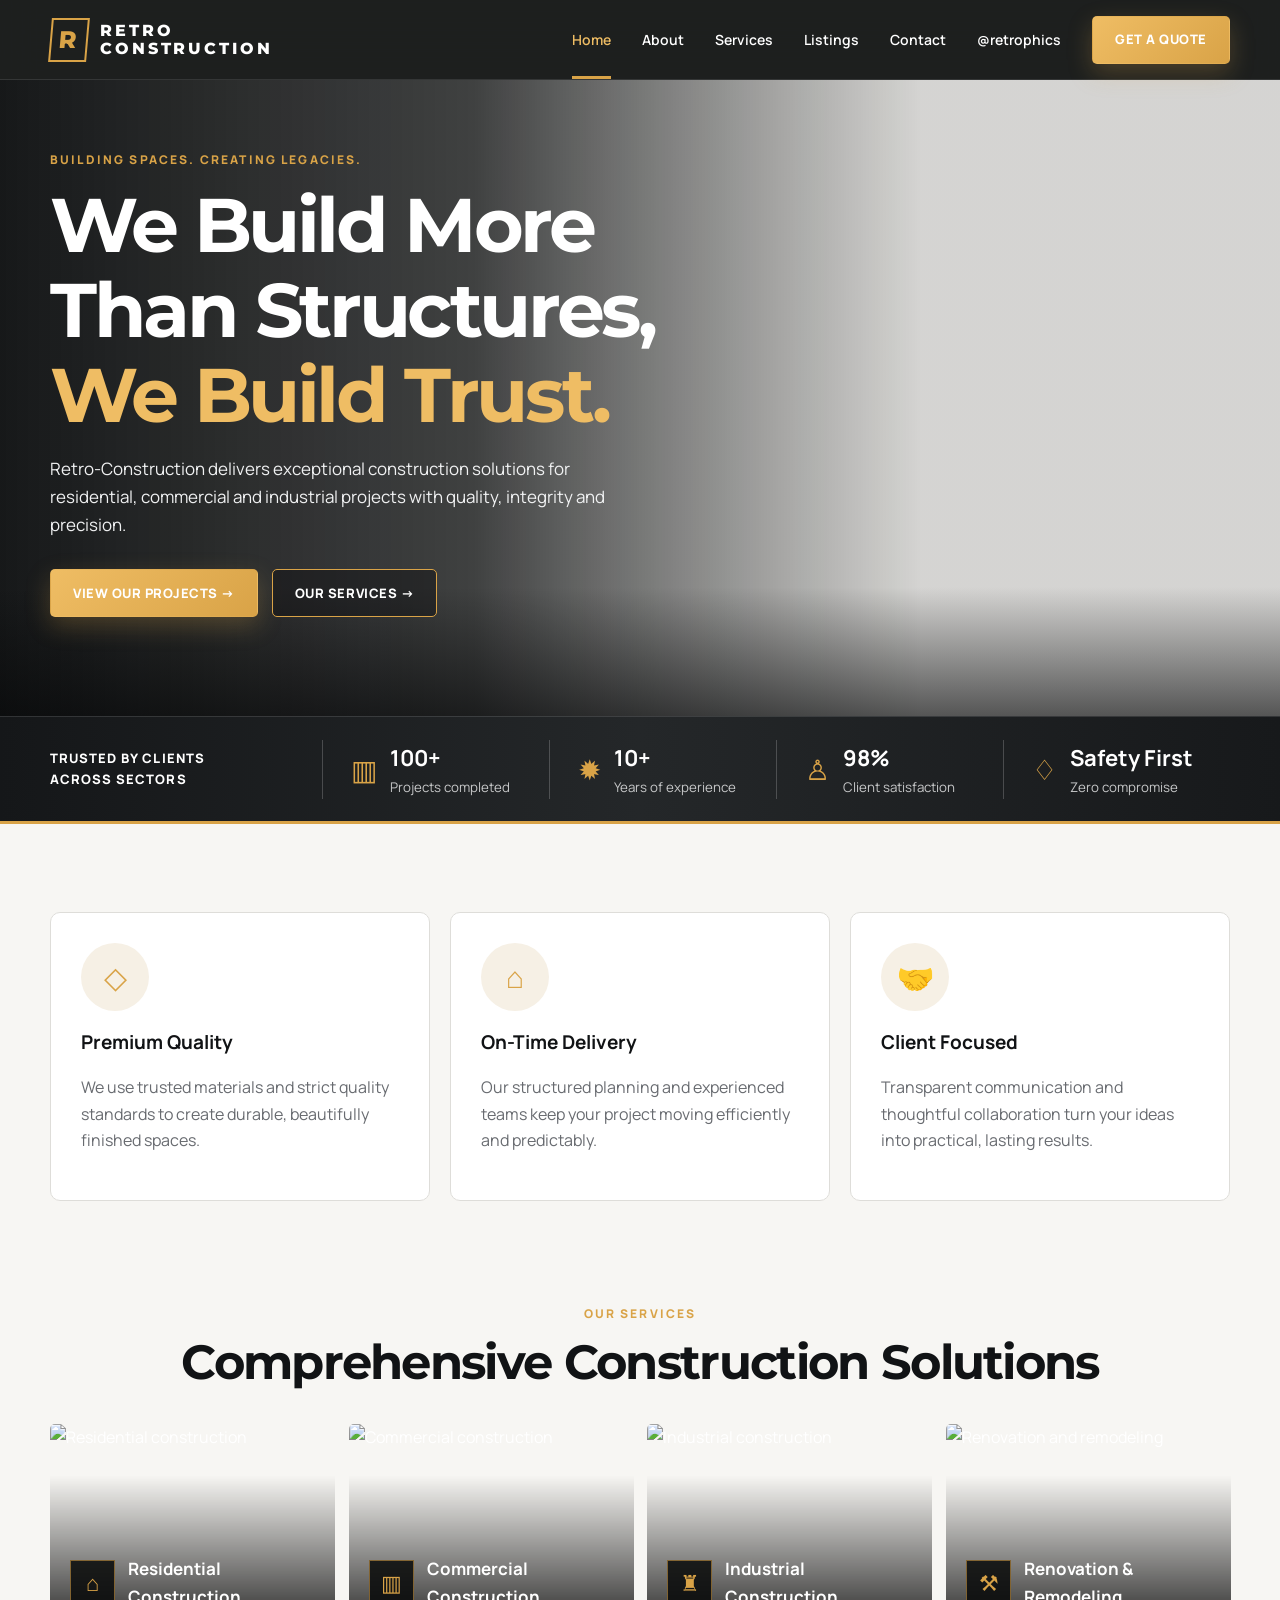
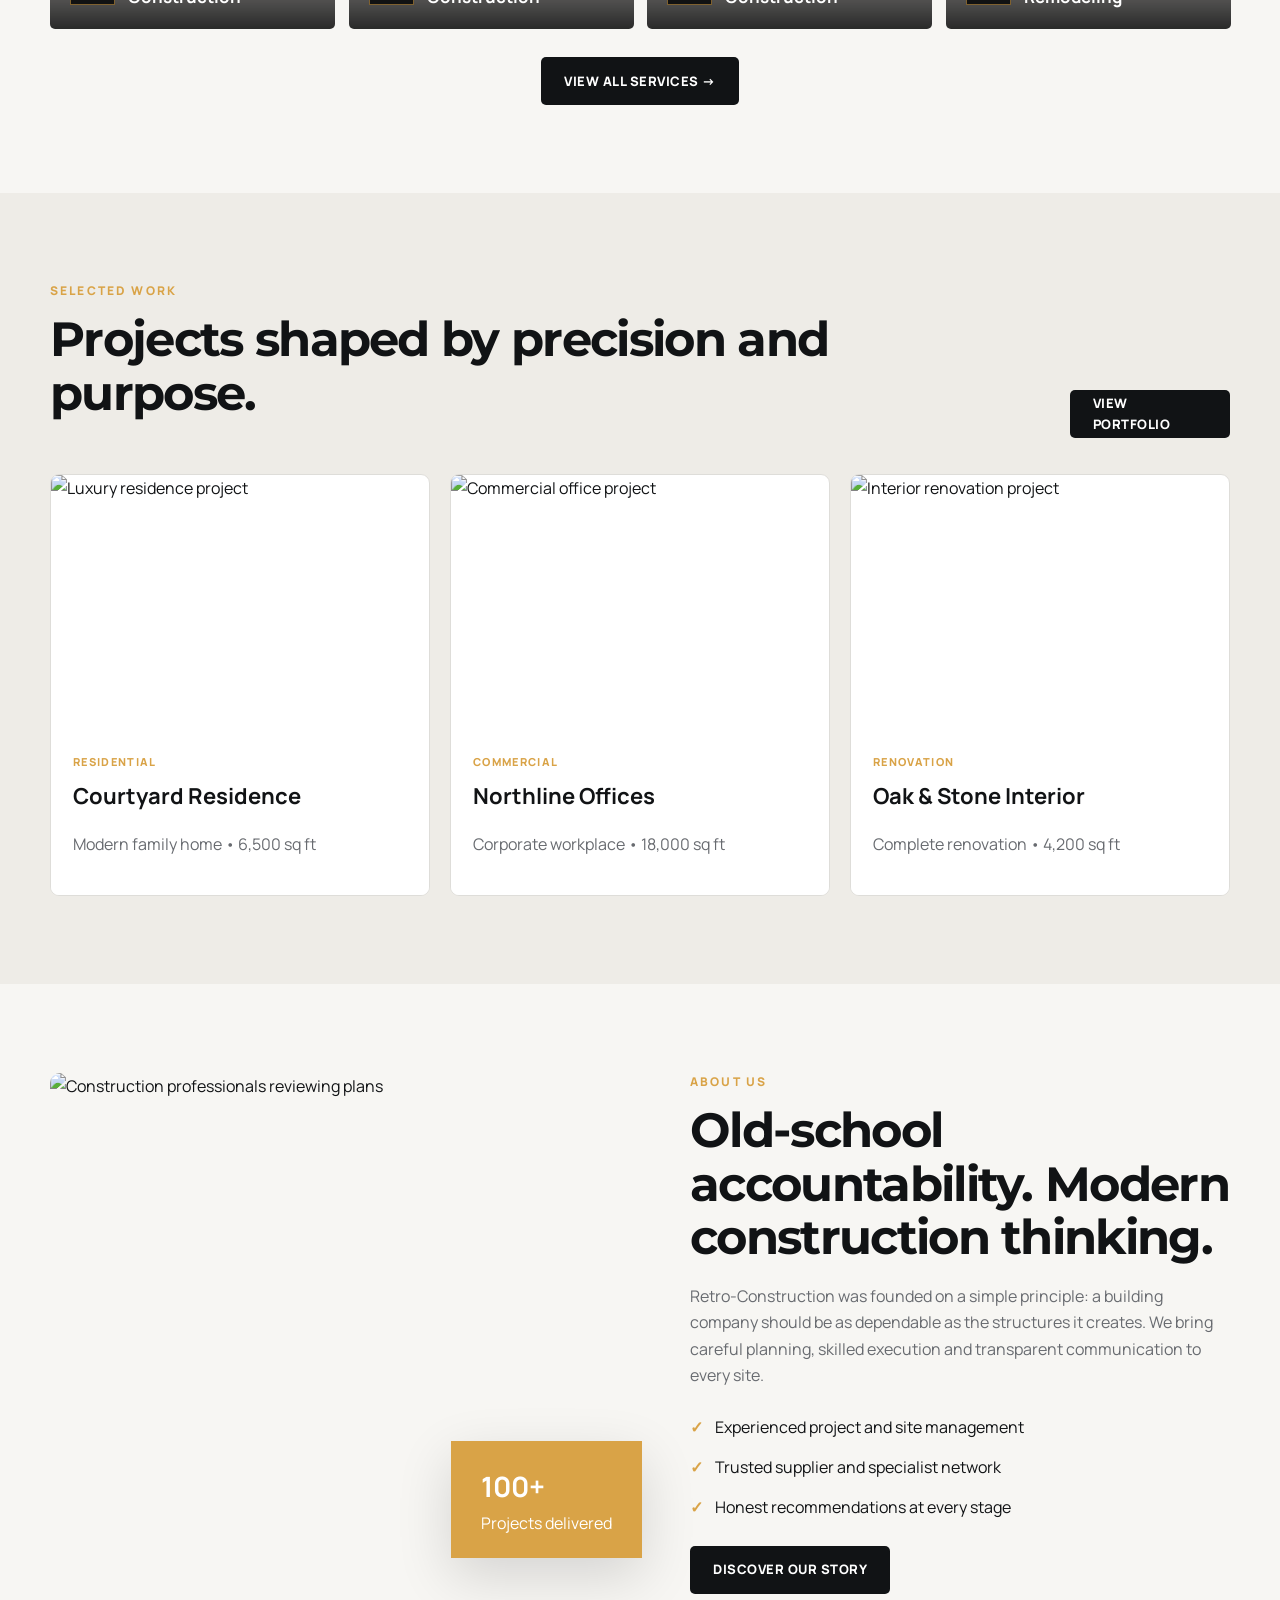
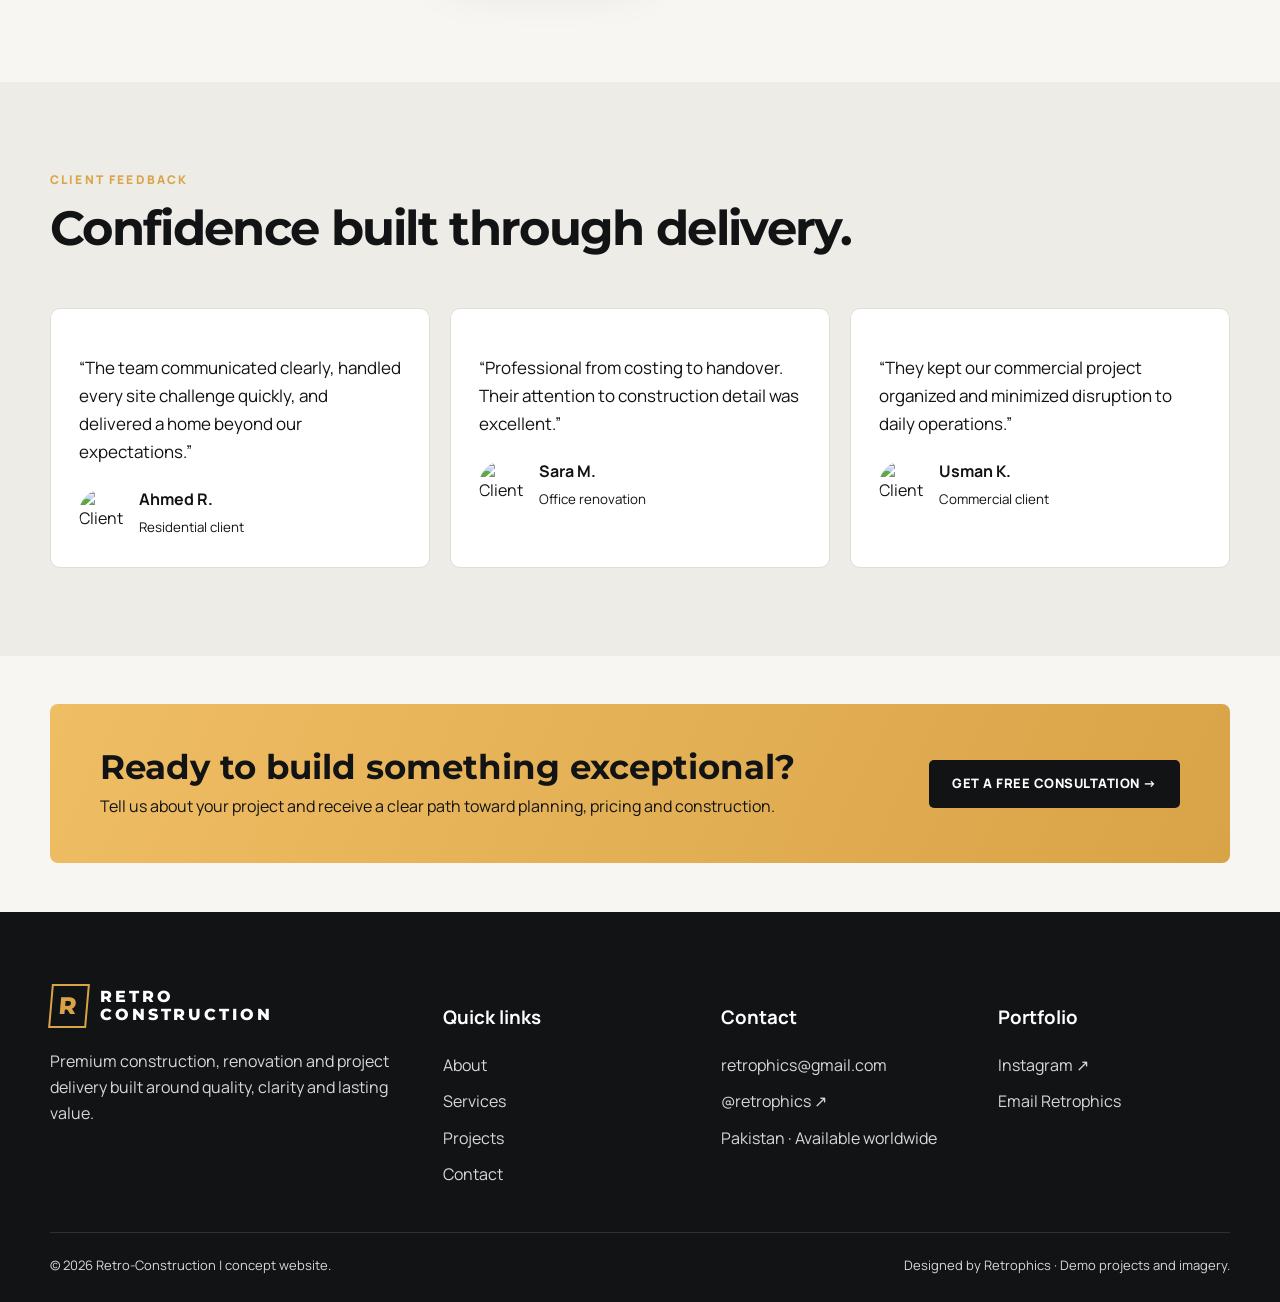
==== index.html @ dbc23b1a "uploading project" ====
<!DOCTYPE html>
<html lang="en">

<head>
    <meta charset="UTF-8">
    <meta name="viewport" content="width=device-width,initial-scale=1">
    <title>Retro-Construction | Premium Construction Company</title>
    <meta name="description"
        content="Retro-Construction delivers premium residential, commercial, industrial and renovation projects with exceptional quality, integrity and precision.">
    <meta name="keywords"
        content="construction company, residential construction, commercial construction, industrial construction, renovation contractor, building contractor, construction portfolio">
    <link rel="stylesheet" href="styles.css">
</head>

<body>
    <header class="site-header">
        <div class="container navbar"><a class="logo" href="index.html"><span
                    class="logo-mark">R</span><span>Retro<br>Construction</span></a>
            <nav class="nav-links"><a class="active" href="index.html">Home</a><a href="about.html">About</a><a
                    href="services.html">Services</a><a href="projects.html">Listings</a><a
                    href="contact.html">Contact</a><a href="https://www.instagram.com/retrophics/" target="_blank"
                    rel="noopener noreferrer">@retrophics</a><a class="btn btn-primary" href="contact.html">Get a
                    Quote</a></nav><button class="menu-btn" aria-label="Open navigation"
                aria-expanded="false">☰</button>
        </div>
    </header>
    <main>
        <section class="hero">
            <div class="container">
                <div class="hero-copy"><span class="eyebrow">Building spaces. Creating legacies.</span>
                    <h1>We Build More Than Structures, <span>We Build Trust.</span></h1>
                    <p>Retro-Construction delivers exceptional construction solutions for residential, commercial and
                        industrial projects with quality, integrity and precision.</p>
                    <div class="hero-actions"><a class="btn btn-primary" href="projects.html">View Our Projects →</a><a
                            class="btn btn-secondary" href="services.html">Our Services →</a></div>
                </div>
            </div>
        </section>
        <section class="trust-strip">
            <div class="container trust-items">
                <div class="trust-title">Trusted by clients<br>across sectors</div>
                <div class="trust-item"><span class="trust-icon">▥</span><span><b>100+</b><small>Projects
                            completed</small></span></div>
                <div class="trust-item"><span class="trust-icon">✹</span><span><b>10+</b><small>Years of
                            experience</small></span></div>
                <div class="trust-item"><span class="trust-icon">♙</span><span><b>98%</b><small>Client
                            satisfaction</small></span></div>
                <div class="trust-item"><span class="trust-icon">♢</span><span><b>Safety First</b><small>Zero
                            compromise</small></span></div>
            </div>
        </section>
        <section class="section">
            <div class="container">
                <div class="grid-3">
                    <article class="card">
                        <div class="icon-box">◇</div>
                        <h3>Premium Quality</h3>
                        <p>We use trusted materials and strict quality standards to create durable, beautifully finished
                            spaces.</p>
                    </article>
                    <article class="card">
                        <div class="icon-box">⌂</div>
                        <h3>On-Time Delivery</h3>
                        <p>Our structured planning and experienced teams keep your project moving efficiently and
                            predictably.</p>
                    </article>
                    <article class="card">
                        <div class="icon-box">🤝</div>
                        <h3>Client Focused</h3>
                        <p>Transparent communication and thoughtful collaboration turn your ideas into practical,
                            lasting results.</p>
                    </article>
                </div>
            </div>
        </section>
        <section class="section" style="padding-top:15px">
            <div class="container">
                <div class="section-heading" style="display:block;text-align:center"><span class="eyebrow">Our
                        services</span>
                    <h2>Comprehensive Construction Solutions</h2>
                </div>
                <div class="services-preview"><a class="service-tile" href="services.html"><img
                            src="https://images.unsplash.com/photo-1600047509807-ba8f99d2cdde?auto=format&fit=crop&w=900&q=85"
                            alt="Residential construction">
                        <div class="service-tile-content"><span>⌂</span>
                            <h3>Residential<br>Construction</h3>
                        </div>
                    </a><a class="service-tile" href="services.html"><img
                            src="https://images.unsplash.com/photo-1486406146926-c627a92ad1ab?auto=format&fit=crop&w=900&q=85"
                            alt="Commercial construction">
                        <div class="service-tile-content"><span>▥</span>
                            <h3>Commercial<br>Construction</h3>
                        </div>
                    </a><a class="service-tile" href="services.html"><img
                            src="https://images.unsplash.com/photo-1565793298595-6a879b1d9492?auto=format&fit=crop&w=900&q=85"
                            alt="Industrial construction">
                        <div class="service-tile-content"><span>♜</span>
                            <h3>Industrial<br>Construction</h3>
                        </div>
                    </a><a class="service-tile" href="services.html"><img
                            src="https://images.unsplash.com/photo-1600210492486-724fe5c67fb0?auto=format&fit=crop&w=900&q=85"
                            alt="Renovation and remodeling">
                        <div class="service-tile-content"><span>⚒</span>
                            <h3>Renovation &<br>Remodeling</h3>
                        </div>
                    </a></div>
                <div class="center-action"><a class="btn btn-dark" href="services.html">View All Services →</a></div>
            </div>
        </section>
        <section class="section" style="background:#eeece7">
            <div class="container">
                <div class="section-heading">
                    <div><span class="eyebrow">Selected work</span>
                        <h2>Projects shaped by precision and purpose.</h2>
                    </div><a class="btn btn-dark" href="projects.html">View Portfolio</a>
                </div>
                <div class="grid-3"><a class="project-card" href="projects.html"><img
                            src="https://images.unsplash.com/photo-1600607687920-4e2a09cf159d?auto=format&fit=crop&w=900&q=85"
                            alt="Luxury residence project">
                        <div class="project-body"><span class="project-tag">Residential</span>
                            <h3>Courtyard Residence</h3>
                            <p>Modern family home • 6,500 sq ft</p>
                        </div>
                    </a><a class="project-card" href="projects.html"><img
                            src="https://images.unsplash.com/photo-1486406146926-c627a92ad1ab?auto=format&fit=crop&w=900&q=85"
                            alt="Commercial office project">
                        <div class="project-body"><span class="project-tag">Commercial</span>
                            <h3>Northline Offices</h3>
                            <p>Corporate workplace • 18,000 sq ft</p>
                        </div>
                    </a><a class="project-card" href="projects.html"><img
                            src="https://images.unsplash.com/photo-1600566753086-00f18fb6b3ea?auto=format&fit=crop&w=900&q=85"
                            alt="Interior renovation project">
                        <div class="project-body"><span class="project-tag">Renovation</span>
                            <h3>Oak & Stone Interior</h3>
                            <p>Complete renovation • 4,200 sq ft</p>
                        </div>
                    </a></div>
            </div>
        </section>
        <section class="section">
            <div class="container split">
                <div class="image-stack"><img
                        src="https://images.unsplash.com/photo-1541888946425-d81bb19240f5?auto=format&fit=crop&w=1200&q=85"
                        alt="Construction professionals reviewing plans">
                    <div class="floating-note"><strong>100+</strong>Projects delivered</div>
                </div>
                <div><span class="eyebrow">About us</span>
                    <h2>Old-school accountability. Modern construction thinking.</h2>
                    <p>Retro-Construction was founded on a simple principle: a building company should be as dependable
                        as the structures it creates. We bring careful planning, skilled execution and transparent
                        communication to every site.</p>
                    <div class="check-list"><span><b>✓</b> Experienced project and site management</span><span><b>✓</b>
                            Trusted supplier and specialist network</span><span><b>✓</b> Honest recommendations at every
                            stage</span></div><a class="btn btn-dark" href="about.html">Discover Our Story</a>
                </div>
            </div>
        </section>
        <section class="section" style="background:#eeece7">
            <div class="container">
                <div class="section-heading">
                    <div><span class="eyebrow">Client feedback</span>
                        <h2>Confidence built through delivery.</h2>
                    </div>
                </div>
                <div class="grid-3">
                    <article class="quote">
                        <p>“The team communicated clearly, handled every site challenge quickly, and delivered a home
                            beyond our expectations.”</p>
                        <div class="quote-author"><img
                                src="https://images.unsplash.com/photo-1500648767791-00dcc994a43e?auto=format&fit=crop&w=120&q=80"
                                alt="Client">
                            <div><b>Ahmed R.</b><br><small>Residential client</small></div>
                        </div>
                    </article>
                    <article class="quote">
                        <p>“Professional from costing to handover. Their attention to construction detail was
                            excellent.”</p>
                        <div class="quote-author"><img
                                src="https://images.unsplash.com/photo-1494790108377-be9c29b29330?auto=format&fit=crop&w=120&q=80"
                                alt="Client">
                            <div><b>Sara M.</b><br><small>Office renovation</small></div>
                        </div>
                    </article>
                    <article class="quote">
                        <p>“They kept our commercial project organized and minimized disruption to daily operations.”
                        </p>
                        <div class="quote-author"><img
                                src="https://images.unsplash.com/photo-1560250097-0b93528c311a?auto=format&fit=crop&w=120&q=80"
                                alt="Client">
                            <div><b>Usman K.</b><br><small>Commercial client</small></div>
                        </div>
                    </article>
                </div>
            </div>
        </section>
        <section class="section-sm">
            <div class="container">
                <div class="cta-banner">
                    <div>
                        <h2>Ready to build something exceptional?</h2>
                        <p>Tell us about your project and receive a clear path toward planning, pricing and
                            construction.</p>
                    </div><a class="btn btn-dark" href="contact.html">Get a Free Consultation →</a>
                </div>
            </div>
        </section>
    </main>
    <footer>
        <div class="container">
            <div class="footer-grid">
                <div><a class="logo" href="index.html"><span
                            class="logo-mark">R</span><span>Retro<br>Construction</span></a>
                    <p style="margin-top:20px">Premium construction, renovation and project delivery built around
                        quality, clarity and lasting value.</p>
                </div>
                <div>
                    <h3>Quick links</h3>
                    <div class="footer-links"><a href="about.html">About</a><a href="services.html">Services</a><a
                            href="projects.html">Projects</a><a href="contact.html">Contact</a></div>
                </div>
                <div>
                    <h3>Contact</h3>
                    <div class="footer-links"><a href="mailto:retrophics@gmail.com">retrophics@gmail.com</a><a
                            href="https://www.instagram.com/retrophics/" target="_blank"
                            rel="noopener noreferrer">@retrophics ↗</a><span>Pakistan · Available worldwide</span></div>
                </div>
                <div>
                    <h3>Portfolio</h3>
                    <div class="footer-links"><a href="https://www.instagram.com/retrophics/" target="_blank"
                            rel="noopener noreferrer">Instagram ↗</a><a href="mailto:retrophics@gmail.com">Email
                            Retrophics</a></div>
                </div>
            </div>
            <div class="copyright"><span>© 2026 Retro-Construction | concept website.</span><span>Designed by Retrophics
                    · Demo projects and imagery.</span></div>
        </div>
    </footer>
    <script src="script.js"></script>
</body>

</html>
---- styles.css ----
@import url('https://fonts.googleapis.com/css2?family=Manrope:wght@400;500;600;700;800&family=Montserrat:wght@600;700;800&display=swap');
:root{--ink:#111315;--ink-2:#1b1e20;--muted:#686b70;--paper:#f7f6f3;--white:#fff;--gold:#d9a347;--gold-2:#efbd64;--line:#deddd9;--shadow:0 18px 55px rgba(0,0,0,.14);--radius:16px;--container:1180px}*{box-sizing:border-box}html{scroll-behavior:smooth}body{margin:0;background:var(--paper);color:var(--ink);font-family:Manrope,Arial,sans-serif;line-height:1.65}img{display:block;max-width:100%}a{text-decoration:none;color:inherit}button,input,textarea,select{font:inherit}.container{width:min(var(--container),calc(100% - 40px));margin:auto}.site-header{position:sticky;top:0;z-index:50;background:rgba(10,12,13,.92);backdrop-filter:blur(18px);border-bottom:1px solid rgba(255,255,255,.1)}.navbar{min-height:76px;display:flex;align-items:center;justify-content:space-between;gap:24px}.logo{display:flex;align-items:center;gap:12px;color:#fff;font-family:Montserrat,sans-serif;font-weight:800;text-transform:uppercase;letter-spacing:.18em;line-height:1.1}.logo-mark{width:38px;height:44px;display:grid;place-items:center;border:2px solid var(--gold);color:var(--gold);font-size:24px;transform:skew(-5deg)}.nav-links{display:flex;align-items:center;gap:31px;color:#fff;font-size:14px;font-weight:600}.nav-links>a:not(.btn){position:relative;padding:28px 0}.nav-links>a:not(.btn)::after{content:"";position:absolute;left:0;right:100%;bottom:0;height:3px;background:var(--gold);transition:.25s}.nav-links>a:hover::after,.nav-links>a.active::after{right:0}.nav-links>a.active{color:var(--gold-2)}.menu-btn{display:none;border:0;background:none;color:#fff;font-size:28px}.btn{display:inline-flex;align-items:center;justify-content:center;gap:10px;min-height:48px;padding:0 22px;border-radius:5px;border:1px solid transparent;font-weight:800;font-size:13px;text-transform:uppercase;letter-spacing:.04em;transition:.25s;cursor:pointer}.btn:hover{transform:translateY(-2px)}.btn-primary{background:linear-gradient(135deg,var(--gold-2),var(--gold));color:#fff;box-shadow:0 9px 24px rgba(217,163,71,.25)}.btn-secondary{border-color:var(--gold);color:#fff;background:rgba(12,14,15,.42)}.btn-dark{background:var(--ink);color:#fff}.hero{position:relative;min-height:595px;color:#fff;display:grid;align-items:center;overflow:hidden;background:linear-gradient(90deg,rgba(6,8,9,.93) 0%,rgba(6,8,9,.76) 37%,rgba(6,8,9,.14) 72%),url('https://images.unsplash.com/photo-1600566753190-17f0baa2a6c3?auto=format&fit=crop&w=2200&q=90') center/cover}.hero::after{content:"";position:absolute;inset:auto 0 0;height:130px;background:linear-gradient(transparent,rgba(5,6,7,.62))}.hero .container{position:relative;z-index:2;padding:70px 0 100px}.hero-copy{max-width:640px}.eyebrow{display:block;color:var(--gold);font-size:12px;font-weight:800;letter-spacing:.18em;text-transform:uppercase;margin-bottom:12px}.hero h1,.page-hero h1,h2{font-family:Montserrat,sans-serif;line-height:1.12;margin:0 0 18px}.hero h1{font-size:clamp(46px,6vw,76px);letter-spacing:-.045em;max-width:760px}.hero h1 span{color:var(--gold-2)}.hero p{font-size:17px;max-width:560px;color:#f0f1f2}.hero-actions{display:flex;gap:14px;flex-wrap:wrap;margin-top:30px}.trust-strip{position:relative;z-index:5;margin-top:-1px;background:linear-gradient(90deg,#151719,#242729,#17191b);color:#fff;border-top:1px solid rgba(255,255,255,.12);border-bottom:3px solid var(--gold)}.trust-items{display:grid;grid-template-columns:1.2fr repeat(4,1fr);min-height:104px;align-items:center}.trust-title{font-weight:800;font-size:13px;letter-spacing:.08em;text-transform:uppercase;padding-right:28px}.trust-item{display:flex;gap:13px;align-items:center;padding:0 28px;border-left:1px solid rgba(255,255,255,.2)}.trust-icon{font-size:28px;color:var(--gold)}.trust-item b{font-size:22px}.trust-item small{display:block;color:#c6c7c8}.section{padding:88px 0}.section-sm{padding:48px 0}.section-heading{display:flex;justify-content:space-between;gap:40px;align-items:end;margin-bottom:35px}.section-heading h2,.split h2,.contact-panel h2,.form h2{font-size:clamp(30px,4vw,48px);letter-spacing:-.035em}.section-heading>p{max-width:520px;color:var(--muted)}.grid-3{display:grid;grid-template-columns:repeat(3,1fr);gap:20px}.card{background:#fff;border:1px solid var(--line);padding:30px;border-radius:10px;transition:.25s}.card:hover{transform:translateY(-6px);box-shadow:var(--shadow);border-color:#d0b47e}.icon-box{width:68px;height:68px;border-radius:50%;display:grid;place-items:center;background:#f6f0e5;color:var(--gold);font-size:30px;margin-bottom:16px}.card h3{margin:0 0 8px;font-size:19px}.card p,.project-card p,.split p,.form p{color:var(--muted)}.services-preview{display:grid;grid-template-columns:repeat(4,1fr);gap:14px}.service-tile{position:relative;height:205px;border-radius:5px;overflow:hidden;color:#fff}.service-tile img{width:100%;height:100%;object-fit:cover;transition:.55s}.service-tile::after{content:"";position:absolute;inset:0;background:linear-gradient(transparent 25%,rgba(0,0,0,.83))}.service-tile:hover img{transform:scale(1.08)}.service-tile-content{position:absolute;z-index:2;left:20px;right:20px;bottom:18px;display:flex;align-items:center;gap:13px}.service-tile-content span{width:45px;height:45px;display:grid;place-items:center;background:rgba(5,6,7,.84);border:1px solid rgba(217,163,71,.55);color:var(--gold);font-size:22px}.service-tile h3{font-size:17px;margin:0}.center-action{text-align:center;margin-top:28px}.project-card{background:#fff;border-radius:9px;overflow:hidden;border:1px solid var(--line);transition:.3s}.project-card:hover{transform:translateY(-6px);box-shadow:var(--shadow)}.project-card img{width:100%;height:250px;object-fit:cover;transition:.5s}.project-card:hover img{transform:scale(1.04)}.project-body{padding:22px}.project-tag{font-size:11px;color:var(--gold);font-weight:800;letter-spacing:.12em;text-transform:uppercase}.project-body h3{font-size:22px;margin:5px 0}.split{display:grid;grid-template-columns:1.05fr 1fr;gap:72px;align-items:center}.image-stack{position:relative}.image-stack img{height:520px;width:100%;object-fit:cover;border-radius:10px}.floating-note{position:absolute;right:-24px;bottom:35px;background:var(--gold);color:#fff;padding:22px 30px;box-shadow:var(--shadow)}.floating-note strong{display:block;font-size:28px}.check-list{display:grid;gap:14px;margin:25px 0}.check-list span{display:flex;gap:12px}.check-list b{color:var(--gold)}.quote{padding:28px;background:#fff;border:1px solid var(--line);border-radius:10px}.quote p{font-size:17px}.quote-author{display:flex;align-items:center;gap:12px;margin-top:20px}.quote-author img{width:48px;height:48px;border-radius:50%;object-fit:cover}.cta-banner{padding:44px 50px;background:linear-gradient(115deg,var(--gold-2),var(--gold));display:flex;justify-content:space-between;align-items:center;gap:30px;border-radius:8px}.cta-banner h2{font-size:34px;margin-bottom:7px}.cta-banner p{margin:0}.page-hero{padding:105px 0 95px;color:#fff;background:linear-gradient(100deg,rgba(6,8,9,.95),rgba(6,8,9,.45)),url('https://images.unsplash.com/photo-1503387762-592deb58ef4e?auto=format&fit=crop&w=2000&q=85') center/cover}.page-hero h1{font-size:clamp(42px,6vw,70px);max-width:900px}.page-hero p{max-width:690px;font-size:18px;color:#e7e7e7}.stats{display:grid;grid-template-columns:repeat(4,1fr);gap:18px}.stat{padding:28px;background:#fff;border-top:4px solid var(--gold)}.stat strong{font-size:38px}.stat span{display:block;color:var(--muted)}.service-number{color:var(--gold);font-weight:800;font-size:13px}.service-card{min-height:250px}.process{display:grid;grid-template-columns:repeat(4,1fr);counter-reset:step}.process-step{position:relative;padding:28px 25px;background:#fff;border-right:1px solid var(--line)}.process-step::before{counter-increment:step;content:"0" counter(step);display:block;font-size:12px;color:var(--gold);font-weight:800;margin-bottom:28px}.faq-item{border-bottom:1px solid var(--line)}.faq-q{width:100%;padding:20px 0;background:none;border:0;display:flex;justify-content:space-between;font-weight:800;text-align:left;cursor:pointer}.faq-q span{color:var(--gold);font-size:22px}.faq-a{max-height:0;overflow:hidden;transition:.3s}.faq-item.open .faq-a{max-height:180px}.faq-item.open .faq-q span{transform:rotate(45deg)}.filters{display:flex;gap:10px;flex-wrap:wrap;margin-bottom:30px}.filter-btn{border:1px solid var(--line);background:#fff;padding:10px 17px;border-radius:99px;cursor:pointer;font-weight:700}.filter-btn.active,.filter-btn:hover{background:var(--ink);color:#fff}.projects-grid{display:grid;grid-template-columns:repeat(3,1fr);gap:22px}.project-card.hide{display:none}.contact-grid{display:grid;grid-template-columns:.85fr 1.15fr;gap:32px}.contact-panel,.form{padding:35px;background:#fff;border:1px solid var(--line);border-radius:10px}.contact-list{display:grid;gap:14px;margin:25px 0}.contact-list>a,.contact-list>span{display:flex;gap:15px;align-items:flex-start}.socials{display:flex;gap:10px}.socials a{width:40px;height:40px;border-radius:50%;display:grid;place-items:center;background:var(--ink);color:#fff}.map{margin-top:25px}.map iframe{width:100%;height:240px;border:0}.form-grid{display:grid;grid-template-columns:1fr 1fr;gap:18px}.field{display:grid;gap:7px}.field.full{grid-column:1/-1}.field label{font-weight:800;font-size:13px}.field input,.field textarea,.field select{width:100%;border:1px solid #d8d8d8;padding:14px;background:#fafafa}.field textarea{min-height:150px;resize:vertical}.toast{position:fixed;right:20px;bottom:20px;background:var(--ink);color:#fff;padding:15px 20px;border-left:4px solid var(--gold);transform:translateY(140%);transition:.3s;z-index:100}.toast.show{transform:none}footer{background:#111315;color:#d7d8da;padding:72px 0 25px}.footer-grid{display:grid;grid-template-columns:1.5fr repeat(3,1fr);gap:45px}.footer-grid h3{color:#fff}.footer-links{display:grid;gap:10px}.footer-links a:hover{color:var(--gold)}.copyright{display:flex;justify-content:space-between;border-top:1px solid rgba(255,255,255,.12);padding-top:22px;margin-top:45px;font-size:13px}.reveal{opacity:0;transform:translateY(20px);transition:.7s}.reveal.visible{opacity:1;transform:none}@media(max-width:940px){.nav-links{position:fixed;left:0;right:0;top:76px;background:#111315;padding:20px;display:none;flex-direction:column;align-items:stretch;gap:0}.nav-links.open{display:flex}.nav-links>a:not(.btn){padding:13px 0}.menu-btn{display:block}.trust-items{grid-template-columns:1fr 1fr}.trust-title{grid-column:1/-1;padding:20px 0;border-bottom:1px solid rgba(255,255,255,.15)}.trust-item{padding:18px 12px}.services-preview,.stats,.process{grid-template-columns:repeat(2,1fr)}.grid-3,.projects-grid{grid-template-columns:repeat(2,1fr)}.split,.contact-grid{grid-template-columns:1fr}.footer-grid{grid-template-columns:1fr 1fr}.floating-note{right:15px}}@media(max-width:620px){.container{width:min(100% - 28px,var(--container))}.hero{min-height:650px;background-position:62% center}.hero .container{padding:70px 0}.hero h1{font-size:43px}.section{padding:65px 0}.section-heading{display:block}.grid-3,.projects-grid,.services-preview,.stats,.process,.form-grid,.trust-items,.footer-grid{grid-template-columns:1fr}.trust-title{grid-column:auto}.trust-item{border-left:0;border-top:1px solid rgba(255,255,255,.12)}.cta-banner{padding:32px 25px;display:block}.cta-banner .btn{margin-top:20px}.image-stack img{height:380px}.copyright{display:block}.copyright span{display:block;margin-top:6px}.page-hero{padding:80px 0}.contact-panel,.form{padding:24px}}


:root{
  --ease-premium:cubic-bezier(.22,1,.36,1);
  --ease-smooth:cubic-bezier(.4,0,.2,1);
}

/* Better focus states for keyboard users */
a:focus-visible,button:focus-visible,input:focus-visible,textarea:focus-visible,select:focus-visible{
  outline:3px solid rgba(239,189,100,.55);
  outline-offset:4px;
}

/* Header gains depth after scrolling */
.site-header{
  transition:background .35s var(--ease-smooth),box-shadow .35s var(--ease-smooth),border-color .35s var(--ease-smooth),min-height .35s var(--ease-smooth);
}
.site-header.scrolled{
  background:rgba(10,12,13,.97);
  box-shadow:0 14px 38px rgba(0,0,0,.2);
  border-bottom-color:rgba(217,163,71,.22);
}

/* Refined buttons */
.btn{
  position:relative;
  overflow:hidden;
  isolation:isolate;
  transition:transform .35s var(--ease-premium),box-shadow .35s var(--ease-premium),border-color .35s ease,background .35s ease;
}
.btn::before{
  content:"";
  position:absolute;
  inset:0;
  z-index:-1;
  background:linear-gradient(110deg,transparent 20%,rgba(255,255,255,.28) 48%,transparent 76%);
  transform:translateX(-140%);
  transition:transform .75s var(--ease-premium);
}
.btn:hover::before{transform:translateX(140%)}
.btn:hover{transform:translateY(-3px)}
.btn:active{transform:translateY(-1px) scale(.985)}
.btn-primary:hover{box-shadow:0 14px 34px rgba(217,163,71,.34)}
.btn-secondary:hover{border-color:var(--gold-2);background:rgba(217,163,71,.12)}
.btn-dark:hover{box-shadow:0 14px 34px rgba(0,0,0,.24)}

/* Cinematic hero entrance and very subtle background motion */
.hero{
  background-size:cover;
  animation:hero-breathe 16s ease-in-out infinite alternate;
}
.hero .eyebrow,.hero h1,.hero p,.hero-actions{
  opacity:0;
  transform:translateY(26px);
  animation:hero-rise .9s var(--ease-premium) forwards;
}
.hero h1{animation-delay:.1s}
.hero p{animation-delay:.22s}
.hero-actions{animation-delay:.34s}
@keyframes hero-rise{to{opacity:1;transform:none}}
@keyframes hero-breathe{
  from{background-size:100% auto}
  to{background-size:106% auto}
}

/* Premium reveal system */
.reveal{
  opacity:0;
  transform:translate3d(0,34px,0);
  transition:
    opacity .78s var(--ease-premium),
    transform .78s var(--ease-premium);
  transition-delay:var(--reveal-delay,0ms);
  will-change:opacity,transform;
}
.reveal.reveal-left{transform:translate3d(-38px,0,0)}
.reveal.reveal-right{transform:translate3d(38px,0,0)}
.reveal.reveal-scale{transform:scale(.96)}
.reveal.visible{opacity:1;transform:none}

/* Cards */
.card,.project-card,.quote,.service-tile,.stat,.process-step{
  will-change:transform;
}
.card{
  transition:transform .42s var(--ease-premium),box-shadow .42s var(--ease-premium),border-color .3s ease;
}
.card:hover{transform:translateY(-9px);box-shadow:0 24px 60px rgba(0,0,0,.13)}
.icon-box{transition:transform .45s var(--ease-premium),background .35s ease,color .35s ease}
.card:hover .icon-box{transform:translateY(-4px) rotate(-3deg) scale(1.06);background:var(--ink);color:var(--gold-2)}

/* Service tiles */
.service-tile{
  transition:transform .45s var(--ease-premium),box-shadow .45s var(--ease-premium);
}
.service-tile:hover{transform:translateY(-7px);box-shadow:0 24px 55px rgba(0,0,0,.22)}
.service-tile::after{transition:background .4s ease}
.service-tile:hover::after{background:linear-gradient(transparent 10%,rgba(0,0,0,.9))}
.service-tile-content{transition:transform .42s var(--ease-premium)}
.service-tile:hover .service-tile-content{transform:translateY(-5px)}
.service-tile-content span{transition:transform .42s var(--ease-premium),background .35s ease}
.service-tile:hover .service-tile-content span{transform:rotate(-5deg) scale(1.06);background:var(--gold);color:#fff}

/* Project cards */
.project-card{
  position:relative;
  transition:transform .45s var(--ease-premium),box-shadow .45s var(--ease-premium),border-color .3s ease,opacity .35s ease;
}
.project-card:hover{transform:translateY(-9px);box-shadow:0 28px 65px rgba(0,0,0,.16);border-color:rgba(217,163,71,.55)}
.project-card img{transition:transform .75s var(--ease-premium),filter .5s ease}
.project-card:hover img{transform:scale(1.075);filter:saturate(1.05) contrast(1.03)}
.project-body{position:relative;background:#fff;transition:transform .42s var(--ease-premium)}
.project-card:hover .project-body{transform:translateY(-3px)}
.project-body h3{transition:color .3s ease}
.project-card:hover .project-body h3{color:#9c6b1f}
.project-card.filter-leaving{opacity:0;transform:scale(.96) translateY(10px);pointer-events:none}
.project-card.filter-entering{animation:filter-in .5s var(--ease-premium) both}
@keyframes filter-in{from{opacity:0;transform:scale(.96) translateY(18px)}to{opacity:1;transform:none}}

/* Stats */
.stat{
  position:relative;
  overflow:hidden;
  transition:transform .42s var(--ease-premium),box-shadow .42s var(--ease-premium);
}
.stat::after{
  content:"";
  position:absolute;
  width:110px;
  height:110px;
  right:-65px;
  bottom:-70px;
  border-radius:50%;
  background:rgba(217,163,71,.09);
  transition:transform .5s var(--ease-premium);
}
.stat:hover{transform:translateY(-7px);box-shadow:0 22px 50px rgba(0,0,0,.11)}
.stat:hover::after{transform:scale(1.6)}
.stat strong{display:inline-block;font-variant-numeric:tabular-nums}

/* About imagery */
.image-stack{overflow:visible}
.image-stack img{transition:transform .9s var(--ease-premium),filter .5s ease;will-change:transform}
.image-stack:hover img{transform:scale(1.018);filter:contrast(1.025)}
.floating-note{transition:transform .45s var(--ease-premium),box-shadow .45s ease}
.image-stack:hover .floating-note{transform:translateY(-8px);box-shadow:0 25px 60px rgba(0,0,0,.2)}

/* Testimonials */
.quote{
  transition:transform .42s var(--ease-premium),box-shadow .42s var(--ease-premium),border-color .3s ease;
}
.quote:hover{transform:translateY(-7px);box-shadow:0 22px 55px rgba(0,0,0,.11);border-color:rgba(217,163,71,.5)}
.quote-author img{transition:transform .45s var(--ease-premium)}
.quote:hover .quote-author img{transform:scale(1.08)}

/* FAQ */
.faq-q span{display:inline-block;transition:transform .35s var(--ease-premium),color .3s ease}
.faq-q:hover{color:#9c6b1f}
.faq-a{transition:max-height .5s var(--ease-premium),opacity .35s ease;opacity:0}
.faq-item.open .faq-a{max-height:260px;opacity:1}

/* Filter pills */
.filter-btn{
  transition:transform .3s var(--ease-premium),background .3s ease,color .3s ease,border-color .3s ease,box-shadow .3s ease;
}
.filter-btn:hover{transform:translateY(-2px)}
.filter-btn.active{box-shadow:0 10px 24px rgba(0,0,0,.14);border-color:var(--ink)}

/* Forms */
.field input,.field textarea,.field select{
  transition:border-color .25s ease,box-shadow .25s ease,background .25s ease;
}
.field input:focus,.field textarea:focus,.field select:focus{
  outline:none;
  border-color:var(--gold);
  background:#fff;
  box-shadow:0 0 0 4px rgba(217,163,71,.13);
}
.form .btn.is-loading{pointer-events:none;opacity:.75}

/* Footer links */
.footer-links a{position:relative;width:max-content;transition:color .25s ease,transform .25s ease}
.footer-links a:hover{transform:translateX(4px)}
.socials a{transition:transform .35s var(--ease-premium),background .3s ease,color .3s ease}
.socials a:hover{transform:translateY(-4px) rotate(-4deg);background:var(--gold);color:#fff}

/* Mobile menu animation */
@media(max-width:940px){
  .nav-links{
    display:flex;
    opacity:0;
    visibility:hidden;
    transform:translateY(-12px);
    pointer-events:none;
    transition:opacity .28s ease,transform .35s var(--ease-premium),visibility .28s ease;
  }
  .nav-links.open{
    opacity:1;
    visibility:visible;
    transform:none;
    pointer-events:auto;
  }
}

/* Reduce motion for visitors who request it */
@media(prefers-reduced-motion:reduce){
  html{scroll-behavior:auto}
  *,*::before,*::after{
    animation-duration:.01ms!important;
    animation-iteration-count:1!important;
    transition-duration:.01ms!important;
    scroll-behavior:auto!important;
  }
  .reveal{opacity:1;transform:none}
}
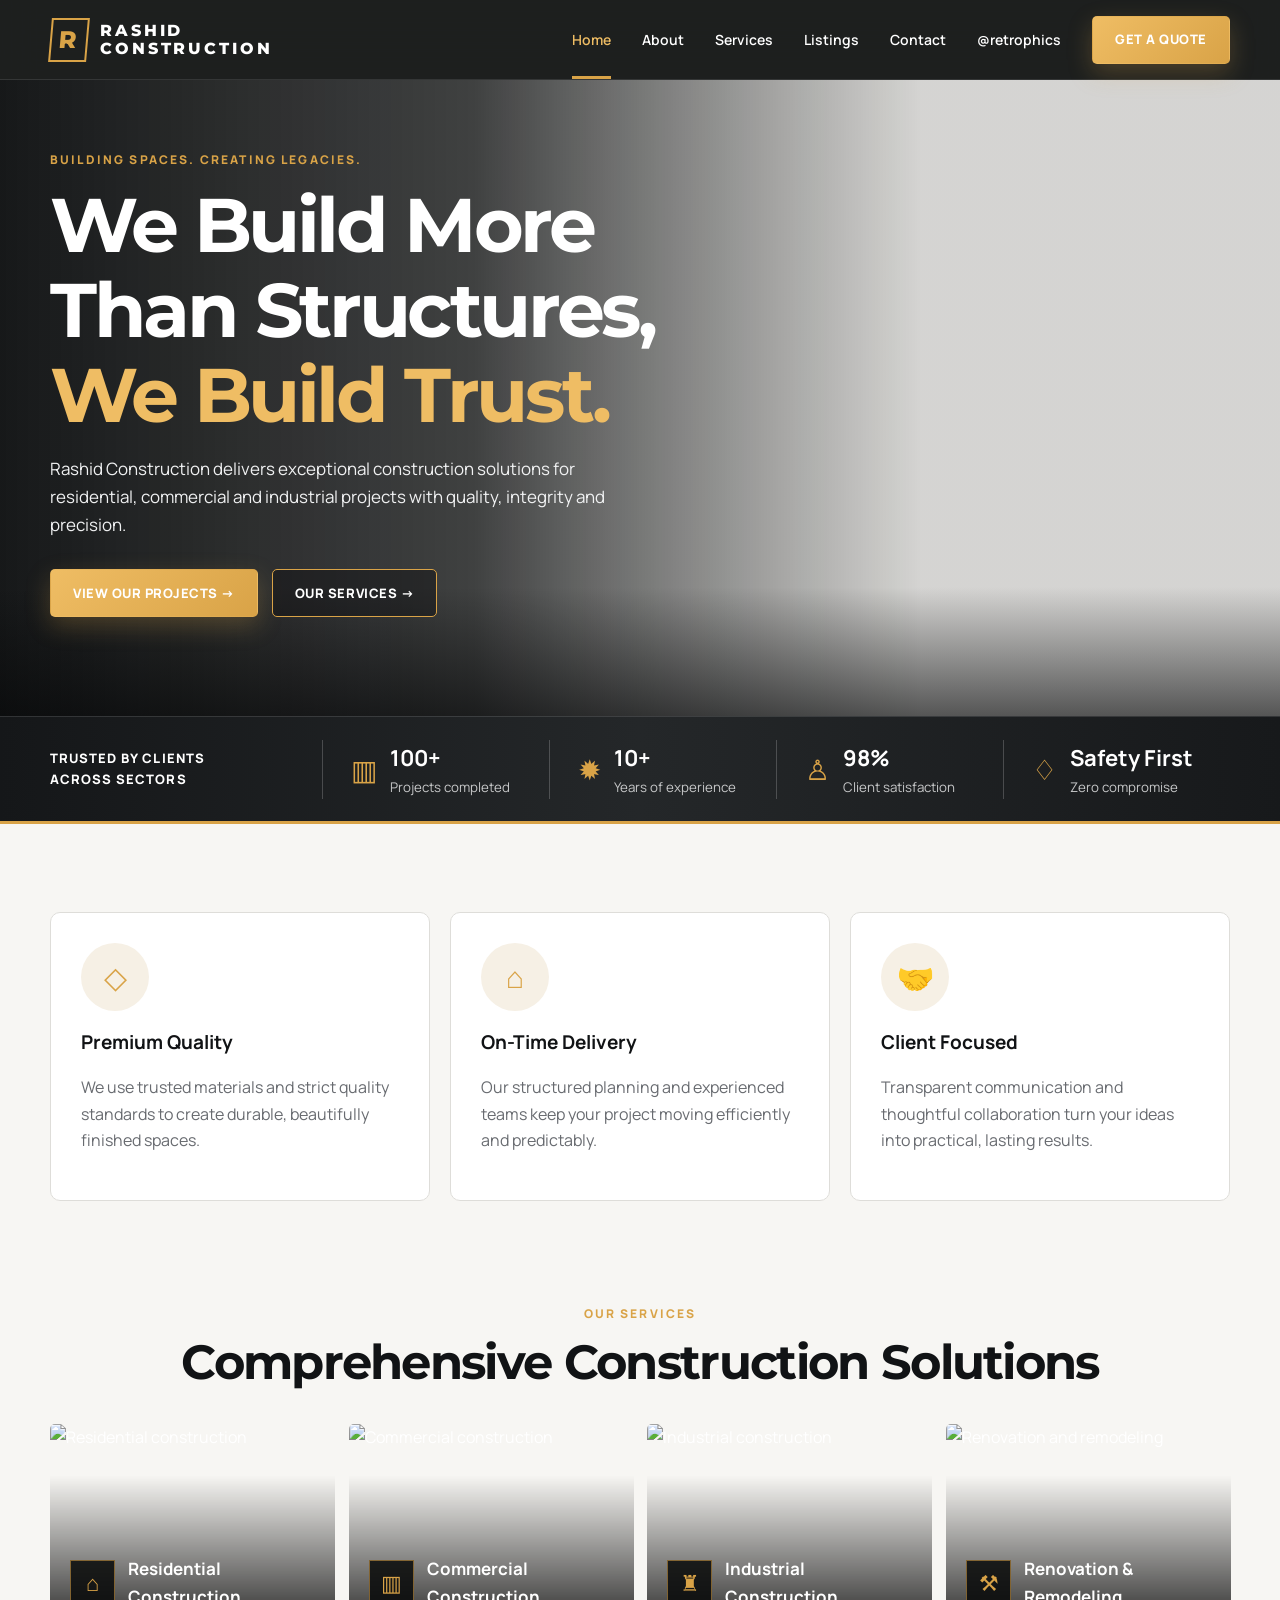
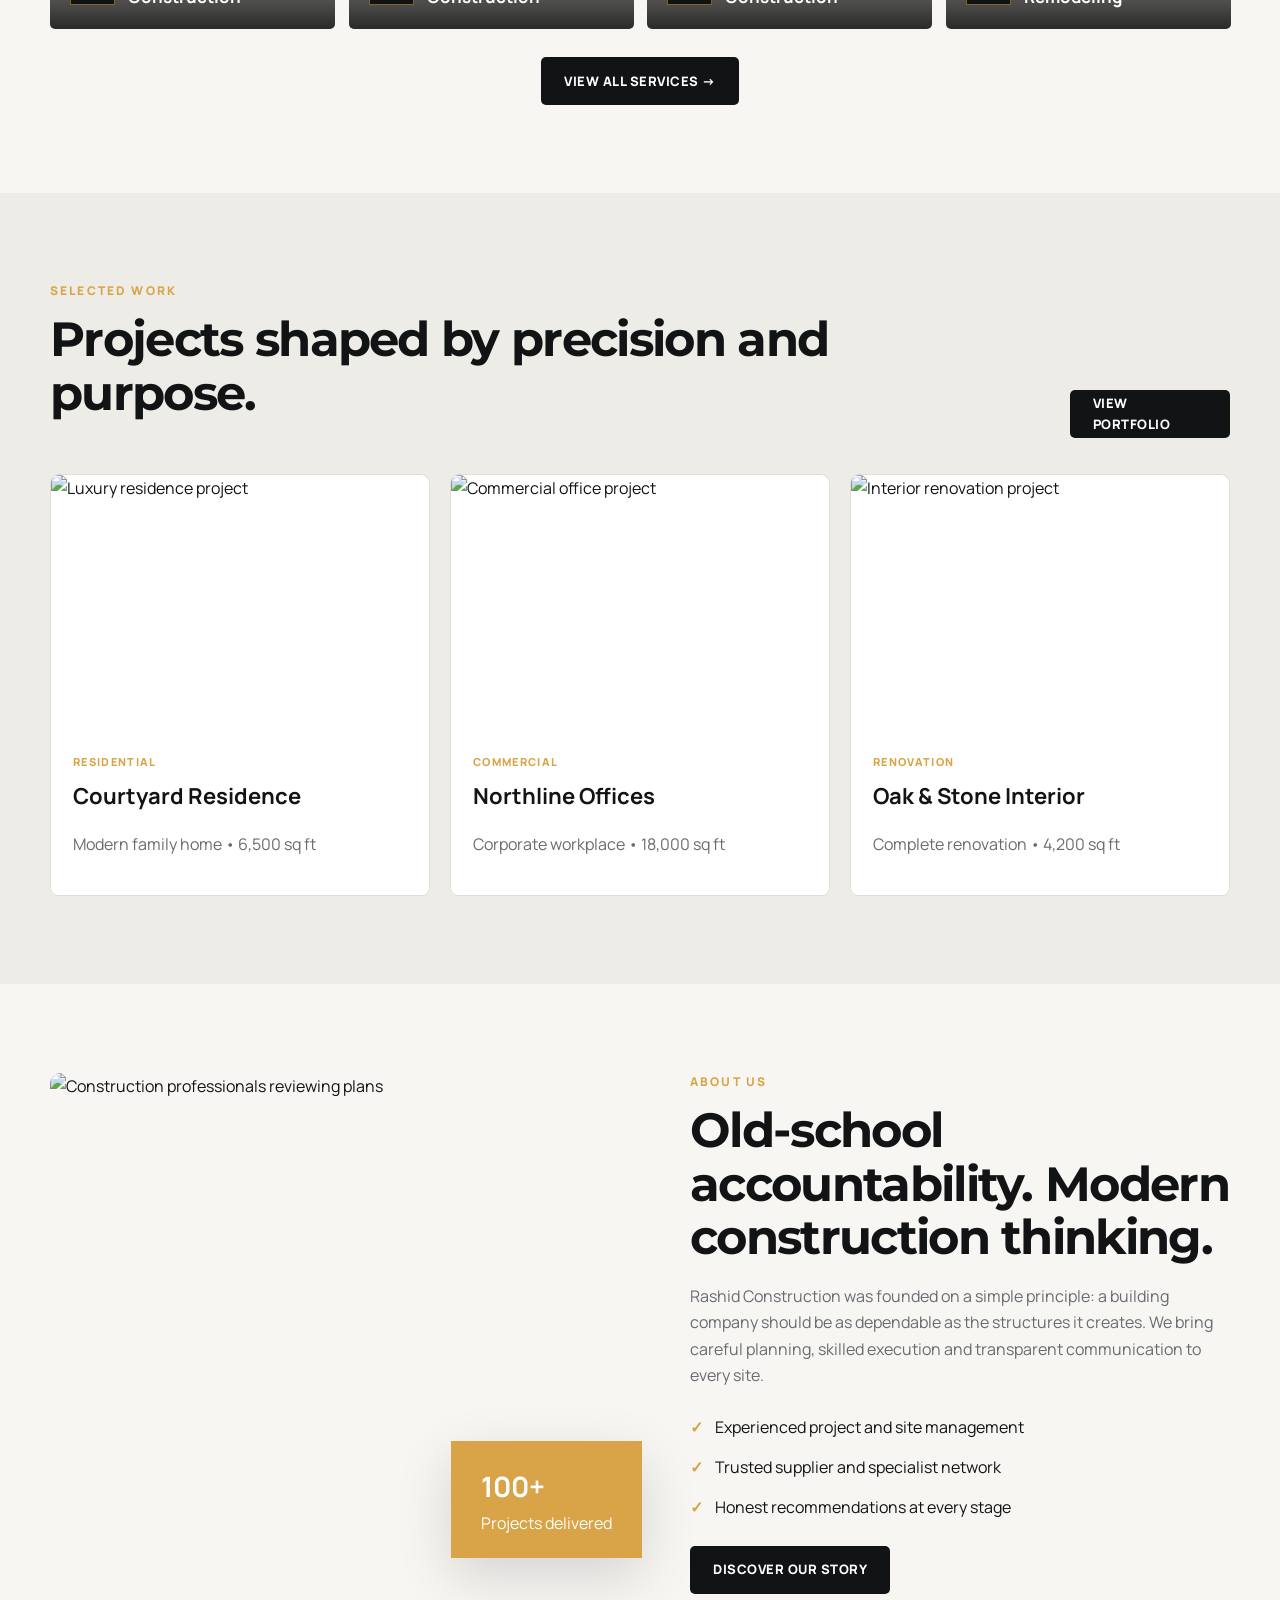
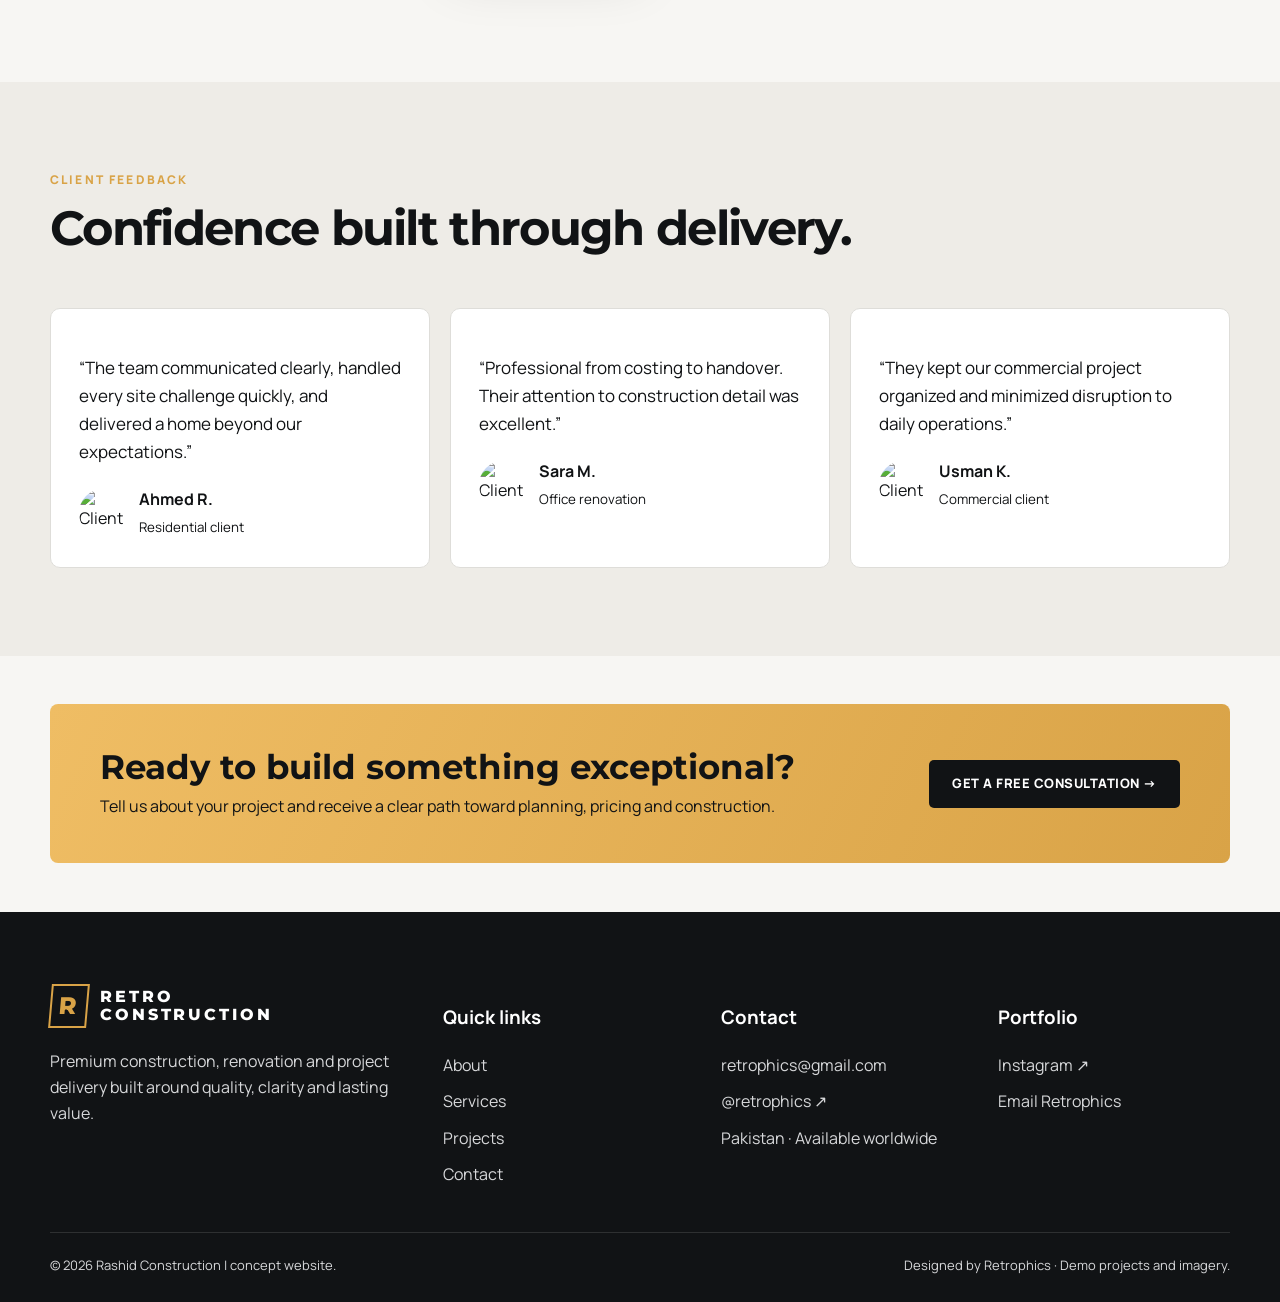
==== commit 5ff33ca2: "rebrand to rashid construction" ====
--- a/index.html
+++ b/index.html
@@ -4,9 +4,9 @@
 <head>
     <meta charset="UTF-8">
     <meta name="viewport" content="width=device-width,initial-scale=1">
-    <title>Retro-Construction | Premium Construction Company</title>
+    <title>Rashid Construction | Premium Construction Company</title>
     <meta name="description"
-        content="Retro-Construction delivers premium residential, commercial, industrial and renovation projects with exceptional quality, integrity and precision.">
+        content="Rashid Construction delivers premium residential, commercial, industrial and renovation projects with exceptional quality, integrity and precision.">
     <meta name="keywords"
         content="construction company, residential construction, commercial construction, industrial construction, renovation contractor, building contractor, construction portfolio">
     <link rel="stylesheet" href="styles.css">
@@ -15,10 +15,10 @@
 <body>
     <header class="site-header">
         <div class="container navbar"><a class="logo" href="index.html"><span
-                    class="logo-mark">R</span><span>Retro<br>Construction</span></a>
+                    class="logo-mark">R</span><span>Rashid<br>Construction</span></a>
             <nav class="nav-links"><a class="active" href="index.html">Home</a><a href="about.html">About</a><a
                     href="services.html">Services</a><a href="projects.html">Listings</a><a
-                    href="contact.html">Contact</a><a href="https://www.instagram.com/retrophics/" target="_blank"
+                    href="contact.html">Contact</a><a href="https://www.instagram.com/retrophics.dev/" target="_blank"
                     rel="noopener noreferrer">@retrophics</a><a class="btn btn-primary" href="contact.html">Get a
                     Quote</a></nav><button class="menu-btn" aria-label="Open navigation"
                 aria-expanded="false">☰</button>
@@ -29,7 +29,7 @@
             <div class="container">
                 <div class="hero-copy"><span class="eyebrow">Building spaces. Creating legacies.</span>
                     <h1>We Build More Than Structures, <span>We Build Trust.</span></h1>
-                    <p>Retro-Construction delivers exceptional construction solutions for residential, commercial and
+                    <p>Rashid Construction delivers exceptional construction solutions for residential, commercial and
                         industrial projects with quality, integrity and precision.</p>
                     <div class="hero-actions"><a class="btn btn-primary" href="projects.html">View Our Projects →</a><a
                             class="btn btn-secondary" href="services.html">Our Services →</a></div>
@@ -147,7 +147,7 @@
                 </div>
                 <div><span class="eyebrow">About us</span>
                     <h2>Old-school accountability. Modern construction thinking.</h2>
-                    <p>Retro-Construction was founded on a simple principle: a building company should be as dependable
+                    <p>Rashid Construction was founded on a simple principle: a building company should be as dependable
                         as the structures it creates. We bring careful planning, skilled execution and transparent
                         communication to every site.</p>
                     <div class="check-list"><span><b>✓</b> Experienced project and site management</span><span><b>✓</b>
@@ -222,17 +222,17 @@
                 <div>
                     <h3>Contact</h3>
                     <div class="footer-links"><a href="mailto:retrophics@gmail.com">retrophics@gmail.com</a><a
-                            href="https://www.instagram.com/retrophics/" target="_blank"
+                            href="https://www.instagram.com/retrophics.dev/" target="_blank"
                             rel="noopener noreferrer">@retrophics ↗</a><span>Pakistan · Available worldwide</span></div>
                 </div>
                 <div>
                     <h3>Portfolio</h3>
-                    <div class="footer-links"><a href="https://www.instagram.com/retrophics/" target="_blank"
+                    <div class="footer-links"><a href="https://www.instagram.com/retrophics.dev/" target="_blank"
                             rel="noopener noreferrer">Instagram ↗</a><a href="mailto:retrophics@gmail.com">Email
                             Retrophics</a></div>
                 </div>
             </div>
-            <div class="copyright"><span>© 2026 Retro-Construction | concept website.</span><span>Designed by Retrophics
+            <div class="copyright"><span>© 2026 Rashid Construction | concept website.</span><span>Designed by Retrophics
                     · Demo projects and imagery.</span></div>
         </div>
     </footer>
--- a/styles.css
+++ b/styles.css
@@ -1,217 +1,1464 @@
 @import url('https://fonts.googleapis.com/css2?family=Manrope:wght@400;500;600;700;800&family=Montserrat:wght@600;700;800&display=swap');
-:root{--ink:#111315;--ink-2:#1b1e20;--muted:#686b70;--paper:#f7f6f3;--white:#fff;--gold:#d9a347;--gold-2:#efbd64;--line:#deddd9;--shadow:0 18px 55px rgba(0,0,0,.14);--radius:16px;--container:1180px}*{box-sizing:border-box}html{scroll-behavior:smooth}body{margin:0;background:var(--paper);color:var(--ink);font-family:Manrope,Arial,sans-serif;line-height:1.65}img{display:block;max-width:100%}a{text-decoration:none;color:inherit}button,input,textarea,select{font:inherit}.container{width:min(var(--container),calc(100% - 40px));margin:auto}.site-header{position:sticky;top:0;z-index:50;background:rgba(10,12,13,.92);backdrop-filter:blur(18px);border-bottom:1px solid rgba(255,255,255,.1)}.navbar{min-height:76px;display:flex;align-items:center;justify-content:space-between;gap:24px}.logo{display:flex;align-items:center;gap:12px;color:#fff;font-family:Montserrat,sans-serif;font-weight:800;text-transform:uppercase;letter-spacing:.18em;line-height:1.1}.logo-mark{width:38px;height:44px;display:grid;place-items:center;border:2px solid var(--gold);color:var(--gold);font-size:24px;transform:skew(-5deg)}.nav-links{display:flex;align-items:center;gap:31px;color:#fff;font-size:14px;font-weight:600}.nav-links>a:not(.btn){position:relative;padding:28px 0}.nav-links>a:not(.btn)::after{content:"";position:absolute;left:0;right:100%;bottom:0;height:3px;background:var(--gold);transition:.25s}.nav-links>a:hover::after,.nav-links>a.active::after{right:0}.nav-links>a.active{color:var(--gold-2)}.menu-btn{display:none;border:0;background:none;color:#fff;font-size:28px}.btn{display:inline-flex;align-items:center;justify-content:center;gap:10px;min-height:48px;padding:0 22px;border-radius:5px;border:1px solid transparent;font-weight:800;font-size:13px;text-transform:uppercase;letter-spacing:.04em;transition:.25s;cursor:pointer}.btn:hover{transform:translateY(-2px)}.btn-primary{background:linear-gradient(135deg,var(--gold-2),var(--gold));color:#fff;box-shadow:0 9px 24px rgba(217,163,71,.25)}.btn-secondary{border-color:var(--gold);color:#fff;background:rgba(12,14,15,.42)}.btn-dark{background:var(--ink);color:#fff}.hero{position:relative;min-height:595px;color:#fff;display:grid;align-items:center;overflow:hidden;background:linear-gradient(90deg,rgba(6,8,9,.93) 0%,rgba(6,8,9,.76) 37%,rgba(6,8,9,.14) 72%),url('https://images.unsplash.com/photo-1600566753190-17f0baa2a6c3?auto=format&fit=crop&w=2200&q=90') center/cover}.hero::after{content:"";position:absolute;inset:auto 0 0;height:130px;background:linear-gradient(transparent,rgba(5,6,7,.62))}.hero .container{position:relative;z-index:2;padding:70px 0 100px}.hero-copy{max-width:640px}.eyebrow{display:block;color:var(--gold);font-size:12px;font-weight:800;letter-spacing:.18em;text-transform:uppercase;margin-bottom:12px}.hero h1,.page-hero h1,h2{font-family:Montserrat,sans-serif;line-height:1.12;margin:0 0 18px}.hero h1{font-size:clamp(46px,6vw,76px);letter-spacing:-.045em;max-width:760px}.hero h1 span{color:var(--gold-2)}.hero p{font-size:17px;max-width:560px;color:#f0f1f2}.hero-actions{display:flex;gap:14px;flex-wrap:wrap;margin-top:30px}.trust-strip{position:relative;z-index:5;margin-top:-1px;background:linear-gradient(90deg,#151719,#242729,#17191b);color:#fff;border-top:1px solid rgba(255,255,255,.12);border-bottom:3px solid var(--gold)}.trust-items{display:grid;grid-template-columns:1.2fr repeat(4,1fr);min-height:104px;align-items:center}.trust-title{font-weight:800;font-size:13px;letter-spacing:.08em;text-transform:uppercase;padding-right:28px}.trust-item{display:flex;gap:13px;align-items:center;padding:0 28px;border-left:1px solid rgba(255,255,255,.2)}.trust-icon{font-size:28px;color:var(--gold)}.trust-item b{font-size:22px}.trust-item small{display:block;color:#c6c7c8}.section{padding:88px 0}.section-sm{padding:48px 0}.section-heading{display:flex;justify-content:space-between;gap:40px;align-items:end;margin-bottom:35px}.section-heading h2,.split h2,.contact-panel h2,.form h2{font-size:clamp(30px,4vw,48px);letter-spacing:-.035em}.section-heading>p{max-width:520px;color:var(--muted)}.grid-3{display:grid;grid-template-columns:repeat(3,1fr);gap:20px}.card{background:#fff;border:1px solid var(--line);padding:30px;border-radius:10px;transition:.25s}.card:hover{transform:translateY(-6px);box-shadow:var(--shadow);border-color:#d0b47e}.icon-box{width:68px;height:68px;border-radius:50%;display:grid;place-items:center;background:#f6f0e5;color:var(--gold);font-size:30px;margin-bottom:16px}.card h3{margin:0 0 8px;font-size:19px}.card p,.project-card p,.split p,.form p{color:var(--muted)}.services-preview{display:grid;grid-template-columns:repeat(4,1fr);gap:14px}.service-tile{position:relative;height:205px;border-radius:5px;overflow:hidden;color:#fff}.service-tile img{width:100%;height:100%;object-fit:cover;transition:.55s}.service-tile::after{content:"";position:absolute;inset:0;background:linear-gradient(transparent 25%,rgba(0,0,0,.83))}.service-tile:hover img{transform:scale(1.08)}.service-tile-content{position:absolute;z-index:2;left:20px;right:20px;bottom:18px;display:flex;align-items:center;gap:13px}.service-tile-content span{width:45px;height:45px;display:grid;place-items:center;background:rgba(5,6,7,.84);border:1px solid rgba(217,163,71,.55);color:var(--gold);font-size:22px}.service-tile h3{font-size:17px;margin:0}.center-action{text-align:center;margin-top:28px}.project-card{background:#fff;border-radius:9px;overflow:hidden;border:1px solid var(--line);transition:.3s}.project-card:hover{transform:translateY(-6px);box-shadow:var(--shadow)}.project-card img{width:100%;height:250px;object-fit:cover;transition:.5s}.project-card:hover img{transform:scale(1.04)}.project-body{padding:22px}.project-tag{font-size:11px;color:var(--gold);font-weight:800;letter-spacing:.12em;text-transform:uppercase}.project-body h3{font-size:22px;margin:5px 0}.split{display:grid;grid-template-columns:1.05fr 1fr;gap:72px;align-items:center}.image-stack{position:relative}.image-stack img{height:520px;width:100%;object-fit:cover;border-radius:10px}.floating-note{position:absolute;right:-24px;bottom:35px;background:var(--gold);color:#fff;padding:22px 30px;box-shadow:var(--shadow)}.floating-note strong{display:block;font-size:28px}.check-list{display:grid;gap:14px;margin:25px 0}.check-list span{display:flex;gap:12px}.check-list b{color:var(--gold)}.quote{padding:28px;background:#fff;border:1px solid var(--line);border-radius:10px}.quote p{font-size:17px}.quote-author{display:flex;align-items:center;gap:12px;margin-top:20px}.quote-author img{width:48px;height:48px;border-radius:50%;object-fit:cover}.cta-banner{padding:44px 50px;background:linear-gradient(115deg,var(--gold-2),var(--gold));display:flex;justify-content:space-between;align-items:center;gap:30px;border-radius:8px}.cta-banner h2{font-size:34px;margin-bottom:7px}.cta-banner p{margin:0}.page-hero{padding:105px 0 95px;color:#fff;background:linear-gradient(100deg,rgba(6,8,9,.95),rgba(6,8,9,.45)),url('https://images.unsplash.com/photo-1503387762-592deb58ef4e?auto=format&fit=crop&w=2000&q=85') center/cover}.page-hero h1{font-size:clamp(42px,6vw,70px);max-width:900px}.page-hero p{max-width:690px;font-size:18px;color:#e7e7e7}.stats{display:grid;grid-template-columns:repeat(4,1fr);gap:18px}.stat{padding:28px;background:#fff;border-top:4px solid var(--gold)}.stat strong{font-size:38px}.stat span{display:block;color:var(--muted)}.service-number{color:var(--gold);font-weight:800;font-size:13px}.service-card{min-height:250px}.process{display:grid;grid-template-columns:repeat(4,1fr);counter-reset:step}.process-step{position:relative;padding:28px 25px;background:#fff;border-right:1px solid var(--line)}.process-step::before{counter-increment:step;content:"0" counter(step);display:block;font-size:12px;color:var(--gold);font-weight:800;margin-bottom:28px}.faq-item{border-bottom:1px solid var(--line)}.faq-q{width:100%;padding:20px 0;background:none;border:0;display:flex;justify-content:space-between;font-weight:800;text-align:left;cursor:pointer}.faq-q span{color:var(--gold);font-size:22px}.faq-a{max-height:0;overflow:hidden;transition:.3s}.faq-item.open .faq-a{max-height:180px}.faq-item.open .faq-q span{transform:rotate(45deg)}.filters{display:flex;gap:10px;flex-wrap:wrap;margin-bottom:30px}.filter-btn{border:1px solid var(--line);background:#fff;padding:10px 17px;border-radius:99px;cursor:pointer;font-weight:700}.filter-btn.active,.filter-btn:hover{background:var(--ink);color:#fff}.projects-grid{display:grid;grid-template-columns:repeat(3,1fr);gap:22px}.project-card.hide{display:none}.contact-grid{display:grid;grid-template-columns:.85fr 1.15fr;gap:32px}.contact-panel,.form{padding:35px;background:#fff;border:1px solid var(--line);border-radius:10px}.contact-list{display:grid;gap:14px;margin:25px 0}.contact-list>a,.contact-list>span{display:flex;gap:15px;align-items:flex-start}.socials{display:flex;gap:10px}.socials a{width:40px;height:40px;border-radius:50%;display:grid;place-items:center;background:var(--ink);color:#fff}.map{margin-top:25px}.map iframe{width:100%;height:240px;border:0}.form-grid{display:grid;grid-template-columns:1fr 1fr;gap:18px}.field{display:grid;gap:7px}.field.full{grid-column:1/-1}.field label{font-weight:800;font-size:13px}.field input,.field textarea,.field select{width:100%;border:1px solid #d8d8d8;padding:14px;background:#fafafa}.field textarea{min-height:150px;resize:vertical}.toast{position:fixed;right:20px;bottom:20px;background:var(--ink);color:#fff;padding:15px 20px;border-left:4px solid var(--gold);transform:translateY(140%);transition:.3s;z-index:100}.toast.show{transform:none}footer{background:#111315;color:#d7d8da;padding:72px 0 25px}.footer-grid{display:grid;grid-template-columns:1.5fr repeat(3,1fr);gap:45px}.footer-grid h3{color:#fff}.footer-links{display:grid;gap:10px}.footer-links a:hover{color:var(--gold)}.copyright{display:flex;justify-content:space-between;border-top:1px solid rgba(255,255,255,.12);padding-top:22px;margin-top:45px;font-size:13px}.reveal{opacity:0;transform:translateY(20px);transition:.7s}.reveal.visible{opacity:1;transform:none}@media(max-width:940px){.nav-links{position:fixed;left:0;right:0;top:76px;background:#111315;padding:20px;display:none;flex-direction:column;align-items:stretch;gap:0}.nav-links.open{display:flex}.nav-links>a:not(.btn){padding:13px 0}.menu-btn{display:block}.trust-items{grid-template-columns:1fr 1fr}.trust-title{grid-column:1/-1;padding:20px 0;border-bottom:1px solid rgba(255,255,255,.15)}.trust-item{padding:18px 12px}.services-preview,.stats,.process{grid-template-columns:repeat(2,1fr)}.grid-3,.projects-grid{grid-template-columns:repeat(2,1fr)}.split,.contact-grid{grid-template-columns:1fr}.footer-grid{grid-template-columns:1fr 1fr}.floating-note{right:15px}}@media(max-width:620px){.container{width:min(100% - 28px,var(--container))}.hero{min-height:650px;background-position:62% center}.hero .container{padding:70px 0}.hero h1{font-size:43px}.section{padding:65px 0}.section-heading{display:block}.grid-3,.projects-grid,.services-preview,.stats,.process,.form-grid,.trust-items,.footer-grid{grid-template-columns:1fr}.trust-title{grid-column:auto}.trust-item{border-left:0;border-top:1px solid rgba(255,255,255,.12)}.cta-banner{padding:32px 25px;display:block}.cta-banner .btn{margin-top:20px}.image-stack img{height:380px}.copyright{display:block}.copyright span{display:block;margin-top:6px}.page-hero{padding:80px 0}.contact-panel,.form{padding:24px}}
-
-
-:root{
-  --ease-premium:cubic-bezier(.22,1,.36,1);
-  --ease-smooth:cubic-bezier(.4,0,.2,1);
+
+:root {
+    --ink: #111315;
+    --ink-2: #1b1e20;
+    --muted: #686b70;
+    --paper: #f7f6f3;
+    --white: #fff;
+    --gold: #d9a347;
+    --gold-2: #efbd64;
+    --line: #deddd9;
+    --shadow: 0 18px 55px rgba(0, 0, 0, .14);
+    --radius: 16px;
+    --container: 1180px
+}
+
+* {
+    box-sizing: border-box
+}
+
+html {
+    scroll-behavior: smooth
+}
+
+body {
+    margin: 0;
+    background: var(--paper);
+    color: var(--ink);
+    font-family: Manrope, Arial, sans-serif;
+    line-height: 1.65
+}
+
+img {
+    display: block;
+    max-width: 100%
+}
+
+a {
+    text-decoration: none;
+    color: inherit
+}
+
+button,
+input,
+textarea,
+select {
+    font: inherit
+}
+
+.container {
+    width: min(var(--container), calc(100% - 40px));
+    margin: auto
+}
+
+.site-header {
+    position: sticky;
+    top: 0;
+    z-index: 50;
+    background: rgba(10, 12, 13, .92);
+    backdrop-filter: blur(18px);
+    border-bottom: 1px solid rgba(255, 255, 255, .1)
+}
+
+.navbar {
+    min-height: 76px;
+    display: flex;
+    align-items: center;
+    justify-content: space-between;
+    gap: 24px
+}
+
+.logo {
+    display: flex;
+    align-items: center;
+    gap: 12px;
+    color: #fff;
+    font-family: Montserrat, sans-serif;
+    font-weight: 800;
+    text-transform: uppercase;
+    letter-spacing: .18em;
+    line-height: 1.1
+}
+
+.logo-mark {
+    width: 38px;
+    height: 44px;
+    display: grid;
+    place-items: center;
+    border: 2px solid var(--gold);
+    color: var(--gold);
+    font-size: 24px;
+    transform: skew(-5deg)
+}
+
+.nav-links {
+    display: flex;
+    align-items: center;
+    gap: 31px;
+    color: #fff;
+    font-size: 14px;
+    font-weight: 600
+}
+
+.nav-links>a:not(.btn) {
+    position: relative;
+    padding: 28px 0
+}
+
+.nav-links>a:not(.btn)::after {
+    content: "";
+    position: absolute;
+    left: 0;
+    right: 100%;
+    bottom: 0;
+    height: 3px;
+    background: var(--gold);
+    transition: .25s
+}
+
+.nav-links>a:hover::after,
+.nav-links>a.active::after {
+    right: 0
+}
+
+.nav-links>a.active {
+    color: var(--gold-2)
+}
+
+.menu-btn {
+    display: none;
+    border: 0;
+    background: none;
+    color: #fff;
+    font-size: 28px
+}
+
+.btn {
+    display: inline-flex;
+    align-items: center;
+    justify-content: center;
+    gap: 10px;
+    min-height: 48px;
+    padding: 0 22px;
+    border-radius: 5px;
+    border: 1px solid transparent;
+    font-weight: 800;
+    font-size: 13px;
+    text-transform: uppercase;
+    letter-spacing: .04em;
+    transition: .25s;
+    cursor: pointer
+}
+
+.btn:hover {
+    transform: translateY(-2px)
+}
+
+.btn-primary {
+    background: linear-gradient(135deg, var(--gold-2), var(--gold));
+    color: #fff;
+    box-shadow: 0 9px 24px rgba(217, 163, 71, .25)
+}
+
+.btn-secondary {
+    border-color: var(--gold);
+    color: #fff;
+    background: rgba(12, 14, 15, .42)
+}
+
+.btn-dark {
+    background: var(--ink);
+    color: #fff
+}
+
+.hero {
+    position: relative;
+    min-height: 595px;
+    color: #fff;
+    display: grid;
+    align-items: center;
+    overflow: hidden;
+    background: linear-gradient(90deg, rgba(6, 8, 9, .93) 0%, rgba(6, 8, 9, .76) 37%, rgba(6, 8, 9, .14) 72%), url('https://images.unsplash.com/photo-1600566753190-17f0baa2a6c3?auto=format&fit=crop&w=2200&q=90') center/cover
+}
+
+.hero::after {
+    content: "";
+    position: absolute;
+    inset: auto 0 0;
+    height: 130px;
+    background: linear-gradient(transparent, rgba(5, 6, 7, .62))
+}
+
+.hero .container {
+    position: relative;
+    z-index: 2;
+    padding: 70px 0 100px
+}
+
+.hero-copy {
+    max-width: 640px
+}
+
+.eyebrow {
+    display: block;
+    color: var(--gold);
+    font-size: 12px;
+    font-weight: 800;
+    letter-spacing: .18em;
+    text-transform: uppercase;
+    margin-bottom: 12px
+}
+
+.hero h1,
+.page-hero h1,
+h2 {
+    font-family: Montserrat, sans-serif;
+    line-height: 1.12;
+    margin: 0 0 18px
+}
+
+.hero h1 {
+    font-size: clamp(46px, 6vw, 76px);
+    letter-spacing: -.045em;
+    max-width: 760px
+}
+
+.hero h1 span {
+    color: var(--gold-2)
+}
+
+.hero p {
+    font-size: 17px;
+    max-width: 560px;
+    color: #f0f1f2
+}
+
+.hero-actions {
+    display: flex;
+    gap: 14px;
+    flex-wrap: wrap;
+    margin-top: 30px
+}
+
+.trust-strip {
+    position: relative;
+    z-index: 5;
+    margin-top: -1px;
+    background: linear-gradient(90deg, #151719, #242729, #17191b);
+    color: #fff;
+    border-top: 1px solid rgba(255, 255, 255, .12);
+    border-bottom: 3px solid var(--gold)
+}
+
+.trust-items {
+    display: grid;
+    grid-template-columns: 1.2fr repeat(4, 1fr);
+    min-height: 104px;
+    align-items: center
+}
+
+.trust-title {
+    font-weight: 800;
+    font-size: 13px;
+    letter-spacing: .08em;
+    text-transform: uppercase;
+    padding-right: 28px
+}
+
+.trust-item {
+    display: flex;
+    gap: 13px;
+    align-items: center;
+    padding: 0 28px;
+    border-left: 1px solid rgba(255, 255, 255, .2)
+}
+
+.trust-icon {
+    font-size: 28px;
+    color: var(--gold)
+}
+
+.trust-item b {
+    font-size: 22px
+}
+
+.trust-item small {
+    display: block;
+    color: #c6c7c8
+}
+
+.section {
+    padding: 88px 0
+}
+
+.section-sm {
+    padding: 48px 0
+}
+
+.section-heading {
+    display: flex;
+    justify-content: space-between;
+    gap: 40px;
+    align-items: end;
+    margin-bottom: 35px
+}
+
+.section-heading h2,
+.split h2,
+.contact-panel h2,
+.form h2 {
+    font-size: clamp(30px, 4vw, 48px);
+    letter-spacing: -.035em
+}
+
+.section-heading>p {
+    max-width: 520px;
+    color: var(--muted)
+}
+
+.grid-3 {
+    display: grid;
+    grid-template-columns: repeat(3, 1fr);
+    gap: 20px
+}
+
+.card {
+    background: #fff;
+    border: 1px solid var(--line);
+    padding: 30px;
+    border-radius: 10px;
+    transition: .25s
+}
+
+.card:hover {
+    transform: translateY(-6px);
+    box-shadow: var(--shadow);
+    border-color: #d0b47e
+}
+
+.icon-box {
+    width: 68px;
+    height: 68px;
+    border-radius: 50%;
+    display: grid;
+    place-items: center;
+    background: #f6f0e5;
+    color: var(--gold);
+    font-size: 30px;
+    margin-bottom: 16px
+}
+
+.card h3 {
+    margin: 0 0 8px;
+    font-size: 19px
+}
+
+.card p,
+.project-card p,
+.split p,
+.form p {
+    color: var(--muted)
+}
+
+.services-preview {
+    display: grid;
+    grid-template-columns: repeat(4, 1fr);
+    gap: 14px
+}
+
+.service-tile {
+    position: relative;
+    height: 205px;
+    border-radius: 5px;
+    overflow: hidden;
+    color: #fff
+}
+
+.service-tile img {
+    width: 100%;
+    height: 100%;
+    object-fit: cover;
+    transition: .55s
+}
+
+.service-tile::after {
+    content: "";
+    position: absolute;
+    inset: 0;
+    background: linear-gradient(transparent 25%, rgba(0, 0, 0, .83))
+}
+
+.service-tile:hover img {
+    transform: scale(1.08)
+}
+
+.service-tile-content {
+    position: absolute;
+    z-index: 2;
+    left: 20px;
+    right: 20px;
+    bottom: 18px;
+    display: flex;
+    align-items: center;
+    gap: 13px
+}
+
+.service-tile-content span {
+    width: 45px;
+    height: 45px;
+    display: grid;
+    place-items: center;
+    background: rgba(5, 6, 7, .84);
+    border: 1px solid rgba(217, 163, 71, .55);
+    color: var(--gold);
+    font-size: 22px
+}
+
+.service-tile h3 {
+    font-size: 17px;
+    margin: 0
+}
+
+.center-action {
+    text-align: center;
+    margin-top: 28px
+}
+
+.project-card {
+    background: #fff;
+    border-radius: 9px;
+    overflow: hidden;
+    border: 1px solid var(--line);
+    transition: .3s
+}
+
+.project-card:hover {
+    transform: translateY(-6px);
+    box-shadow: var(--shadow)
+}
+
+.project-card img {
+    width: 100%;
+    height: 250px;
+    object-fit: cover;
+    transition: .5s
+}
+
+.project-card:hover img {
+    transform: scale(1.04)
+}
+
+.project-body {
+    padding: 22px
+}
+
+.project-tag {
+    font-size: 11px;
+    color: var(--gold);
+    font-weight: 800;
+    letter-spacing: .12em;
+    text-transform: uppercase
+}
+
+.project-body h3 {
+    font-size: 22px;
+    margin: 5px 0
+}
+
+.split {
+    display: grid;
+    grid-template-columns: 1.05fr 1fr;
+    gap: 72px;
+    align-items: center
+}
+
+.image-stack {
+    position: relative
+}
+
+.image-stack img {
+    height: 520px;
+    width: 100%;
+    object-fit: cover;
+    border-radius: 10px
+}
+
+.floating-note {
+    position: absolute;
+    right: -24px;
+    bottom: 35px;
+    background: var(--gold);
+    color: #fff;
+    padding: 22px 30px;
+    box-shadow: var(--shadow)
+}
+
+.floating-note strong {
+    display: block;
+    font-size: 28px
+}
+
+.check-list {
+    display: grid;
+    gap: 14px;
+    margin: 25px 0
+}
+
+.check-list span {
+    display: flex;
+    gap: 12px
+}
+
+.check-list b {
+    color: var(--gold)
+}
+
+.quote {
+    padding: 28px;
+    background: #fff;
+    border: 1px solid var(--line);
+    border-radius: 10px
+}
+
+.quote p {
+    font-size: 17px
+}
+
+.quote-author {
+    display: flex;
+    align-items: center;
+    gap: 12px;
+    margin-top: 20px
+}
+
+.quote-author img {
+    width: 48px;
+    height: 48px;
+    border-radius: 50%;
+    object-fit: cover
+}
+
+.cta-banner {
+    padding: 44px 50px;
+    background: linear-gradient(115deg, var(--gold-2), var(--gold));
+    display: flex;
+    justify-content: space-between;
+    align-items: center;
+    gap: 30px;
+    border-radius: 8px
+}
+
+.cta-banner h2 {
+    font-size: 34px;
+    margin-bottom: 7px
+}
+
+.cta-banner p {
+    margin: 0
+}
+
+.page-hero {
+    padding: 105px 0 95px;
+    color: #fff;
+    background: linear-gradient(100deg, rgba(6, 8, 9, .95), rgba(6, 8, 9, .45)), url('https://images.unsplash.com/photo-1503387762-592deb58ef4e?auto=format&fit=crop&w=2000&q=85') center/cover
+}
+
+.page-hero h1 {
+    font-size: clamp(42px, 6vw, 70px);
+    max-width: 900px
+}
+
+.page-hero p {
+    max-width: 690px;
+    font-size: 18px;
+    color: #e7e7e7
+}
+
+.stats {
+    display: grid;
+    grid-template-columns: repeat(4, 1fr);
+    gap: 18px
+}
+
+.stat {
+    padding: 28px;
+    background: #fff;
+    border-top: 4px solid var(--gold)
+}
+
+.stat strong {
+    font-size: 38px
+}
+
+.stat span {
+    display: block;
+    color: var(--muted)
+}
+
+.service-number {
+    color: var(--gold);
+    font-weight: 800;
+    font-size: 13px
+}
+
+.service-card {
+    min-height: 250px
+}
+
+.process {
+    display: grid;
+    grid-template-columns: repeat(4, 1fr);
+    counter-reset: step
+}
+
+.process-step {
+    position: relative;
+    padding: 28px 25px;
+    background: #fff;
+    border-right: 1px solid var(--line)
+}
+
+.process-step::before {
+    counter-increment: step;
+    content: "0" counter(step);
+    display: block;
+    font-size: 12px;
+    color: var(--gold);
+    font-weight: 800;
+    margin-bottom: 28px
+}
+
+.faq-item {
+    border-bottom: 1px solid var(--line)
+}
+
+.faq-q {
+    width: 100%;
+    padding: 20px 0;
+    background: none;
+    border: 0;
+    display: flex;
+    justify-content: space-between;
+    font-weight: 800;
+    text-align: left;
+    cursor: pointer
+}
+
+.faq-q span {
+    color: var(--gold);
+    font-size: 22px
+}
+
+.faq-a {
+    max-height: 0;
+    overflow: hidden;
+    transition: .3s
+}
+
+.faq-item.open .faq-a {
+    max-height: 180px
+}
+
+.faq-item.open .faq-q span {
+    transform: rotate(45deg)
+}
+
+.filters {
+    display: flex;
+    gap: 10px;
+    flex-wrap: wrap;
+    margin-bottom: 30px
+}
+
+.filter-btn {
+    border: 1px solid var(--line);
+    background: #fff;
+    padding: 10px 17px;
+    border-radius: 99px;
+    cursor: pointer;
+    font-weight: 700
+}
+
+.filter-btn.active,
+.filter-btn:hover {
+    background: var(--ink);
+    color: #fff
+}
+
+.projects-grid {
+    display: grid;
+    grid-template-columns: repeat(3, 1fr);
+    gap: 22px
+}
+
+.project-card.hide {
+    display: none
+}
+
+.contact-grid {
+    display: grid;
+    grid-template-columns: .85fr 1.15fr;
+    gap: 32px
+}
+
+.contact-panel,
+.form {
+    padding: 35px;
+    background: #fff;
+    border: 1px solid var(--line);
+    border-radius: 10px
+}
+
+.contact-list {
+    display: grid;
+    gap: 14px;
+    margin: 25px 0
+}
+
+.contact-list>a,
+.contact-list>span {
+    display: flex;
+    gap: 15px;
+    align-items: flex-start
+}
+
+.socials {
+    display: flex;
+    gap: 10px
+}
+
+.socials a {
+    width: 40px;
+    height: 40px;
+    border-radius: 50%;
+    display: grid;
+    place-items: center;
+    background: var(--ink);
+    color: #fff
+}
+
+.map {
+    margin-top: 25px
+}
+
+.map iframe {
+    width: 100%;
+    height: 240px;
+    border: 0
+}
+
+.form-grid {
+    display: grid;
+    grid-template-columns: 1fr 1fr;
+    gap: 18px
+}
+
+.field {
+    display: grid;
+    gap: 7px
+}
+
+.field.full {
+    grid-column: 1/-1
+}
+
+.field label {
+    font-weight: 800;
+    font-size: 13px
+}
+
+.field input,
+.field textarea,
+.field select {
+    width: 100%;
+    border: 1px solid #d8d8d8;
+    padding: 14px;
+    background: #fafafa
+}
+
+.field textarea {
+    min-height: 150px;
+    resize: vertical
+}
+
+.toast {
+    position: fixed;
+    right: 20px;
+    bottom: 20px;
+    background: var(--ink);
+    color: #fff;
+    padding: 15px 20px;
+    border-left: 4px solid var(--gold);
+    transform: translateY(140%);
+    transition: .3s;
+    z-index: 100
+}
+
+.toast.show {
+    transform: none
+}
+
+footer {
+    background: #111315;
+    color: #d7d8da;
+    padding: 72px 0 25px
+}
+
+.footer-grid {
+    display: grid;
+    grid-template-columns: 1.5fr repeat(3, 1fr);
+    gap: 45px
+}
+
+.footer-grid h3 {
+    color: #fff
+}
+
+.footer-links {
+    display: grid;
+    gap: 10px
+}
+
+.footer-links a:hover {
+    color: var(--gold)
+}
+
+.copyright {
+    display: flex;
+    justify-content: space-between;
+    border-top: 1px solid rgba(255, 255, 255, .12);
+    padding-top: 22px;
+    margin-top: 45px;
+    font-size: 13px
+}
+
+.reveal {
+    opacity: 0;
+    transform: translateY(20px);
+    transition: .7s
+}
+
+.reveal.visible {
+    opacity: 1;
+    transform: none
+}
+
+@media(max-width:940px) {
+    .nav-links {
+        position: fixed;
+        left: 0;
+        right: 0;
+        top: 76px;
+        background: #111315;
+        padding: 20px;
+        display: none;
+        flex-direction: column;
+        align-items: stretch;
+        gap: 0
+    }
+
+    .nav-links.open {
+        display: flex
+    }
+
+    .nav-links>a:not(.btn) {
+        padding: 13px 0
+    }
+
+    .menu-btn {
+        display: block
+    }
+
+    .trust-items {
+        grid-template-columns: 1fr 1fr
+    }
+
+    .trust-title {
+        grid-column: 1/-1;
+        padding: 20px 0;
+        border-bottom: 1px solid rgba(255, 255, 255, .15)
+    }
+
+    .trust-item {
+        padding: 18px 12px
+    }
+
+    .services-preview,
+    .stats,
+    .process {
+        grid-template-columns: repeat(2, 1fr)
+    }
+
+    .grid-3,
+    .projects-grid {
+        grid-template-columns: repeat(2, 1fr)
+    }
+
+    .split,
+    .contact-grid {
+        grid-template-columns: 1fr
+    }
+
+    .footer-grid {
+        grid-template-columns: 1fr 1fr
+    }
+
+    .floating-note {
+        right: 15px
+    }
+}
+
+@media(max-width:620px) {
+    .container {
+        width: min(100% - 28px, var(--container))
+    }
+
+    .hero {
+        min-height: 680px;
+        background-size: cover;
+        background-position: 68% center;
+        animation: none
+    }
+
+    .hero .container {
+        padding: 90px 0 70px
+    }
+
+    .hero-copy {
+        max-width: 100%
+    }
+
+    .hero h1 {
+        font-size: clamp(38px, 11vw, 48px);
+        line-height: 1.08;
+        max-width: 100%
+    }
+
+    .hero p {
+        max-width: 100%;
+        font-size: 15px
+    }
+
+    .hero-actions {
+        display: grid;
+        gap: 12px;
+        width: 100%
+    }
+
+    .hero-actions .btn {
+        width: 100%
+    }
+
+    .section {
+        padding: 65px 0
+    }
+
+    .section-heading {
+        display: block
+    }
+
+    .grid-3,
+    .projects-grid,
+    .services-preview,
+    .stats,
+    .process,
+    .form-grid,
+    .trust-items,
+    .footer-grid {
+        grid-template-columns: 1fr
+    }
+
+    .trust-title {
+        grid-column: auto
+    }
+
+    .trust-item {
+        border-left: 0;
+        border-top: 1px solid rgba(255, 255, 255, .12)
+    }
+
+    .cta-banner {
+        padding: 32px 25px;
+        display: block
+    }
+
+    .cta-banner .btn {
+        margin-top: 20px
+    }
+
+    .image-stack img {
+        height: 380px
+    }
+
+    .copyright {
+        display: block
+    }
+
+    .copyright span {
+        display: block;
+        margin-top: 6px
+    }
+
+    .page-hero {
+        padding: 80px 0;
+        background-size: cover;
+        background-position: 58% center
+    }
+
+    .contact-panel,
+    .form {
+        padding: 24px
+    }
+}
+
+
+
+:root {
+    --ease-premium: cubic-bezier(.22, 1, .36, 1);
+    --ease-smooth: cubic-bezier(.4, 0, .2, 1);
 }
 
 /* Better focus states for keyboard users */
-a:focus-visible,button:focus-visible,input:focus-visible,textarea:focus-visible,select:focus-visible{
-  outline:3px solid rgba(239,189,100,.55);
-  outline-offset:4px;
+a:focus-visible,
+button:focus-visible,
+input:focus-visible,
+textarea:focus-visible,
+select:focus-visible {
+    outline: 3px solid rgba(239, 189, 100, .55);
+    outline-offset: 4px;
 }
 
 /* Header gains depth after scrolling */
-.site-header{
-  transition:background .35s var(--ease-smooth),box-shadow .35s var(--ease-smooth),border-color .35s var(--ease-smooth),min-height .35s var(--ease-smooth);
-}
-.site-header.scrolled{
-  background:rgba(10,12,13,.97);
-  box-shadow:0 14px 38px rgba(0,0,0,.2);
-  border-bottom-color:rgba(217,163,71,.22);
+.site-header {
+    transition: background .35s var(--ease-smooth), box-shadow .35s var(--ease-smooth), border-color .35s var(--ease-smooth), min-height .35s var(--ease-smooth);
+}
+
+.site-header.scrolled {
+    background: rgba(10, 12, 13, .97);
+    box-shadow: 0 14px 38px rgba(0, 0, 0, .2);
+    border-bottom-color: rgba(217, 163, 71, .22);
 }
 
 /* Refined buttons */
-.btn{
-  position:relative;
-  overflow:hidden;
-  isolation:isolate;
-  transition:transform .35s var(--ease-premium),box-shadow .35s var(--ease-premium),border-color .35s ease,background .35s ease;
-}
-.btn::before{
-  content:"";
-  position:absolute;
-  inset:0;
-  z-index:-1;
-  background:linear-gradient(110deg,transparent 20%,rgba(255,255,255,.28) 48%,transparent 76%);
-  transform:translateX(-140%);
-  transition:transform .75s var(--ease-premium);
-}
-.btn:hover::before{transform:translateX(140%)}
-.btn:hover{transform:translateY(-3px)}
-.btn:active{transform:translateY(-1px) scale(.985)}
-.btn-primary:hover{box-shadow:0 14px 34px rgba(217,163,71,.34)}
-.btn-secondary:hover{border-color:var(--gold-2);background:rgba(217,163,71,.12)}
-.btn-dark:hover{box-shadow:0 14px 34px rgba(0,0,0,.24)}
-
-/* Cinematic hero entrance and very subtle background motion */
-.hero{
-  background-size:cover;
-  animation:hero-breathe 16s ease-in-out infinite alternate;
-}
-.hero .eyebrow,.hero h1,.hero p,.hero-actions{
-  opacity:0;
-  transform:translateY(26px);
-  animation:hero-rise .9s var(--ease-premium) forwards;
-}
-.hero h1{animation-delay:.1s}
-.hero p{animation-delay:.22s}
-.hero-actions{animation-delay:.34s}
-@keyframes hero-rise{to{opacity:1;transform:none}}
-@keyframes hero-breathe{
-  from{background-size:100% auto}
-  to{background-size:106% auto}
-}
+.btn {
+    position: relative;
+    overflow: hidden;
+    isolation: isolate;
+    transition: transform .35s var(--ease-premium), box-shadow .35s var(--ease-premium), border-color .35s ease, background .35s ease;
+}
+
+.btn::before {
+    content: "";
+    position: absolute;
+    inset: 0;
+    z-index: -1;
+    background: linear-gradient(110deg, transparent 20%, rgba(255, 255, 255, .28) 48%, transparent 76%);
+    transform: translateX(-140%);
+    transition: transform .75s var(--ease-premium);
+}
+
+.btn:hover::before {
+    transform: translateX(140%)
+}
+
+.btn:hover {
+    transform: translateY(-3px)
+}
+
+.btn:active {
+    transform: translateY(-1px) scale(.985)
+}
+
+.btn-primary:hover {
+    box-shadow: 0 14px 34px rgba(217, 163, 71, .34)
+}
+
+.btn-secondary:hover {
+    border-color: var(--gold-2);
+    background: rgba(217, 163, 71, .12)
+}
+
+.btn-dark:hover {
+    box-shadow: 0 14px 34px rgba(0, 0, 0, .24)
+}
+
+/* Cinematic hero entrance */
+.hero {
+    background-size: cover;
+}
+
+.hero .eyebrow,
+.hero h1,
+.hero p,
+.hero-actions {
+    opacity: 0;
+    transform: translateY(26px);
+    animation: hero-rise .9s var(--ease-premium) forwards;
+}
+
+.hero h1 {
+    animation-delay: .1s
+}
+
+.hero p {
+    animation-delay: .22s
+}
+
+.hero-actions {
+    animation-delay: .34s
+}
+
+@keyframes hero-rise {
+    to {
+        opacity: 1;
+        transform: none
+    }
+}
+
 
 /* Premium reveal system */
-.reveal{
-  opacity:0;
-  transform:translate3d(0,34px,0);
-  transition:
-    opacity .78s var(--ease-premium),
-    transform .78s var(--ease-premium);
-  transition-delay:var(--reveal-delay,0ms);
-  will-change:opacity,transform;
-}
-.reveal.reveal-left{transform:translate3d(-38px,0,0)}
-.reveal.reveal-right{transform:translate3d(38px,0,0)}
-.reveal.reveal-scale{transform:scale(.96)}
-.reveal.visible{opacity:1;transform:none}
+.reveal {
+    opacity: 0;
+    transform: translate3d(0, 34px, 0);
+    transition:
+        opacity .78s var(--ease-premium),
+        transform .78s var(--ease-premium);
+    transition-delay: var(--reveal-delay, 0ms);
+    will-change: opacity, transform;
+}
+
+.reveal.reveal-left {
+    transform: translate3d(-38px, 0, 0)
+}
+
+.reveal.reveal-right {
+    transform: translate3d(38px, 0, 0)
+}
+
+.reveal.reveal-scale {
+    transform: scale(.96)
+}
+
+.reveal.visible {
+    opacity: 1;
+    transform: none
+}
 
 /* Cards */
-.card,.project-card,.quote,.service-tile,.stat,.process-step{
-  will-change:transform;
-}
-.card{
-  transition:transform .42s var(--ease-premium),box-shadow .42s var(--ease-premium),border-color .3s ease;
-}
-.card:hover{transform:translateY(-9px);box-shadow:0 24px 60px rgba(0,0,0,.13)}
-.icon-box{transition:transform .45s var(--ease-premium),background .35s ease,color .35s ease}
-.card:hover .icon-box{transform:translateY(-4px) rotate(-3deg) scale(1.06);background:var(--ink);color:var(--gold-2)}
+.card,
+.project-card,
+.quote,
+.service-tile,
+.stat,
+.process-step {
+    will-change: transform;
+}
+
+.card {
+    transition: transform .42s var(--ease-premium), box-shadow .42s var(--ease-premium), border-color .3s ease;
+}
+
+.card:hover {
+    transform: translateY(-9px);
+    box-shadow: 0 24px 60px rgba(0, 0, 0, .13)
+}
+
+.icon-box {
+    transition: transform .45s var(--ease-premium), background .35s ease, color .35s ease
+}
+
+.card:hover .icon-box {
+    transform: translateY(-4px) rotate(-3deg) scale(1.06);
+    background: var(--ink);
+    color: var(--gold-2)
+}
 
 /* Service tiles */
-.service-tile{
-  transition:transform .45s var(--ease-premium),box-shadow .45s var(--ease-premium);
-}
-.service-tile:hover{transform:translateY(-7px);box-shadow:0 24px 55px rgba(0,0,0,.22)}
-.service-tile::after{transition:background .4s ease}
-.service-tile:hover::after{background:linear-gradient(transparent 10%,rgba(0,0,0,.9))}
-.service-tile-content{transition:transform .42s var(--ease-premium)}
-.service-tile:hover .service-tile-content{transform:translateY(-5px)}
-.service-tile-content span{transition:transform .42s var(--ease-premium),background .35s ease}
-.service-tile:hover .service-tile-content span{transform:rotate(-5deg) scale(1.06);background:var(--gold);color:#fff}
+.service-tile {
+    transition: transform .45s var(--ease-premium), box-shadow .45s var(--ease-premium);
+}
+
+.service-tile:hover {
+    transform: translateY(-7px);
+    box-shadow: 0 24px 55px rgba(0, 0, 0, .22)
+}
+
+.service-tile::after {
+    transition: background .4s ease
+}
+
+.service-tile:hover::after {
+    background: linear-gradient(transparent 10%, rgba(0, 0, 0, .9))
+}
+
+.service-tile-content {
+    transition: transform .42s var(--ease-premium)
+}
+
+.service-tile:hover .service-tile-content {
+    transform: translateY(-5px)
+}
+
+.service-tile-content span {
+    transition: transform .42s var(--ease-premium), background .35s ease
+}
+
+.service-tile:hover .service-tile-content span {
+    transform: rotate(-5deg) scale(1.06);
+    background: var(--gold);
+    color: #fff
+}
 
 /* Project cards */
-.project-card{
-  position:relative;
-  transition:transform .45s var(--ease-premium),box-shadow .45s var(--ease-premium),border-color .3s ease,opacity .35s ease;
-}
-.project-card:hover{transform:translateY(-9px);box-shadow:0 28px 65px rgba(0,0,0,.16);border-color:rgba(217,163,71,.55)}
-.project-card img{transition:transform .75s var(--ease-premium),filter .5s ease}
-.project-card:hover img{transform:scale(1.075);filter:saturate(1.05) contrast(1.03)}
-.project-body{position:relative;background:#fff;transition:transform .42s var(--ease-premium)}
-.project-card:hover .project-body{transform:translateY(-3px)}
-.project-body h3{transition:color .3s ease}
-.project-card:hover .project-body h3{color:#9c6b1f}
-.project-card.filter-leaving{opacity:0;transform:scale(.96) translateY(10px);pointer-events:none}
-.project-card.filter-entering{animation:filter-in .5s var(--ease-premium) both}
-@keyframes filter-in{from{opacity:0;transform:scale(.96) translateY(18px)}to{opacity:1;transform:none}}
+.project-card {
+    position: relative;
+    transition: transform .45s var(--ease-premium), box-shadow .45s var(--ease-premium), border-color .3s ease, opacity .35s ease;
+}
+
+.project-card:hover {
+    transform: translateY(-9px);
+    box-shadow: 0 28px 65px rgba(0, 0, 0, .16);
+    border-color: rgba(217, 163, 71, .55)
+}
+
+.project-card img {
+    transition: transform .75s var(--ease-premium), filter .5s ease
+}
+
+.project-card:hover img {
+    transform: scale(1.075);
+    filter: saturate(1.05) contrast(1.03)
+}
+
+.project-body {
+    position: relative;
+    background: #fff;
+    transition: transform .42s var(--ease-premium)
+}
+
+.project-card:hover .project-body {
+    transform: translateY(-3px)
+}
+
+.project-body h3 {
+    transition: color .3s ease
+}
+
+.project-card:hover .project-body h3 {
+    color: #9c6b1f
+}
+
+.project-card.filter-leaving {
+    opacity: 0;
+    transform: scale(.96) translateY(10px);
+    pointer-events: none
+}
+
+.project-card.filter-entering {
+    animation: filter-in .5s var(--ease-premium) both
+}
+
+@keyframes filter-in {
+    from {
+        opacity: 0;
+        transform: scale(.96) translateY(18px)
+    }
+
+    to {
+        opacity: 1;
+        transform: none
+    }
+}
 
 /* Stats */
-.stat{
-  position:relative;
-  overflow:hidden;
-  transition:transform .42s var(--ease-premium),box-shadow .42s var(--ease-premium);
-}
-.stat::after{
-  content:"";
-  position:absolute;
-  width:110px;
-  height:110px;
-  right:-65px;
-  bottom:-70px;
-  border-radius:50%;
-  background:rgba(217,163,71,.09);
-  transition:transform .5s var(--ease-premium);
-}
-.stat:hover{transform:translateY(-7px);box-shadow:0 22px 50px rgba(0,0,0,.11)}
-.stat:hover::after{transform:scale(1.6)}
-.stat strong{display:inline-block;font-variant-numeric:tabular-nums}
+.stat {
+    position: relative;
+    overflow: hidden;
+    transition: transform .42s var(--ease-premium), box-shadow .42s var(--ease-premium);
+}
+
+.stat::after {
+    content: "";
+    position: absolute;
+    width: 110px;
+    height: 110px;
+    right: -65px;
+    bottom: -70px;
+    border-radius: 50%;
+    background: rgba(217, 163, 71, .09);
+    transition: transform .5s var(--ease-premium);
+}
+
+.stat:hover {
+    transform: translateY(-7px);
+    box-shadow: 0 22px 50px rgba(0, 0, 0, .11)
+}
+
+.stat:hover::after {
+    transform: scale(1.6)
+}
+
+.stat strong {
+    display: inline-block;
+    font-variant-numeric: tabular-nums
+}
 
 /* About imagery */
-.image-stack{overflow:visible}
-.image-stack img{transition:transform .9s var(--ease-premium),filter .5s ease;will-change:transform}
-.image-stack:hover img{transform:scale(1.018);filter:contrast(1.025)}
-.floating-note{transition:transform .45s var(--ease-premium),box-shadow .45s ease}
-.image-stack:hover .floating-note{transform:translateY(-8px);box-shadow:0 25px 60px rgba(0,0,0,.2)}
+.image-stack {
+    overflow: visible
+}
+
+.image-stack img {
+    transition: transform .9s var(--ease-premium), filter .5s ease;
+    will-change: transform
+}
+
+.image-stack:hover img {
+    transform: scale(1.018);
+    filter: contrast(1.025)
+}
+
+.floating-note {
+    transition: transform .45s var(--ease-premium), box-shadow .45s ease
+}
+
+.image-stack:hover .floating-note {
+    transform: translateY(-8px);
+    box-shadow: 0 25px 60px rgba(0, 0, 0, .2)
+}
 
 /* Testimonials */
-.quote{
-  transition:transform .42s var(--ease-premium),box-shadow .42s var(--ease-premium),border-color .3s ease;
-}
-.quote:hover{transform:translateY(-7px);box-shadow:0 22px 55px rgba(0,0,0,.11);border-color:rgba(217,163,71,.5)}
-.quote-author img{transition:transform .45s var(--ease-premium)}
-.quote:hover .quote-author img{transform:scale(1.08)}
+.quote {
+    transition: transform .42s var(--ease-premium), box-shadow .42s var(--ease-premium), border-color .3s ease;
+}
+
+.quote:hover {
+    transform: translateY(-7px);
+    box-shadow: 0 22px 55px rgba(0, 0, 0, .11);
+    border-color: rgba(217, 163, 71, .5)
+}
+
+.quote-author img {
+    transition: transform .45s var(--ease-premium)
+}
+
+.quote:hover .quote-author img {
+    transform: scale(1.08)
+}
 
 /* FAQ */
-.faq-q span{display:inline-block;transition:transform .35s var(--ease-premium),color .3s ease}
-.faq-q:hover{color:#9c6b1f}
-.faq-a{transition:max-height .5s var(--ease-premium),opacity .35s ease;opacity:0}
-.faq-item.open .faq-a{max-height:260px;opacity:1}
+.faq-q span {
+    display: inline-block;
+    transition: transform .35s var(--ease-premium), color .3s ease
+}
+
+.faq-q:hover {
+    color: #9c6b1f
+}
+
+.faq-a {
+    transition: max-height .5s var(--ease-premium), opacity .35s ease;
+    opacity: 0
+}
+
+.faq-item.open .faq-a {
+    max-height: 260px;
+    opacity: 1
+}
 
 /* Filter pills */
-.filter-btn{
-  transition:transform .3s var(--ease-premium),background .3s ease,color .3s ease,border-color .3s ease,box-shadow .3s ease;
-}
-.filter-btn:hover{transform:translateY(-2px)}
-.filter-btn.active{box-shadow:0 10px 24px rgba(0,0,0,.14);border-color:var(--ink)}
+.filter-btn {
+    transition: transform .3s var(--ease-premium), background .3s ease, color .3s ease, border-color .3s ease, box-shadow .3s ease;
+}
+
+.filter-btn:hover {
+    transform: translateY(-2px)
+}
+
+.filter-btn.active {
+    box-shadow: 0 10px 24px rgba(0, 0, 0, .14);
+    border-color: var(--ink)
+}
 
 /* Forms */
-.field input,.field textarea,.field select{
-  transition:border-color .25s ease,box-shadow .25s ease,background .25s ease;
-}
-.field input:focus,.field textarea:focus,.field select:focus{
-  outline:none;
-  border-color:var(--gold);
-  background:#fff;
-  box-shadow:0 0 0 4px rgba(217,163,71,.13);
-}
-.form .btn.is-loading{pointer-events:none;opacity:.75}
+.field input,
+.field textarea,
+.field select {
+    transition: border-color .25s ease, box-shadow .25s ease, background .25s ease;
+}
+
+.field input:focus,
+.field textarea:focus,
+.field select:focus {
+    outline: none;
+    border-color: var(--gold);
+    background: #fff;
+    box-shadow: 0 0 0 4px rgba(217, 163, 71, .13);
+}
+
+.form .btn.is-loading {
+    pointer-events: none;
+    opacity: .75
+}
 
 /* Footer links */
-.footer-links a{position:relative;width:max-content;transition:color .25s ease,transform .25s ease}
-.footer-links a:hover{transform:translateX(4px)}
-.socials a{transition:transform .35s var(--ease-premium),background .3s ease,color .3s ease}
-.socials a:hover{transform:translateY(-4px) rotate(-4deg);background:var(--gold);color:#fff}
+.footer-links a {
+    position: relative;
+    width: max-content;
+    transition: color .25s ease, transform .25s ease
+}
+
+.footer-links a:hover {
+    transform: translateX(4px)
+}
+
+.socials a {
+    transition: transform .35s var(--ease-premium), background .3s ease, color .3s ease
+}
+
+.socials a:hover {
+    transform: translateY(-4px) rotate(-4deg);
+    background: var(--gold);
+    color: #fff
+}
 
 /* Mobile menu animation */
-@media(max-width:940px){
-  .nav-links{
-    display:flex;
-    opacity:0;
-    visibility:hidden;
-    transform:translateY(-12px);
-    pointer-events:none;
-    transition:opacity .28s ease,transform .35s var(--ease-premium),visibility .28s ease;
-  }
-  .nav-links.open{
-    opacity:1;
-    visibility:visible;
-    transform:none;
-    pointer-events:auto;
-  }
+@media(max-width:940px) {
+    .nav-links {
+        display: flex;
+        opacity: 0;
+        visibility: hidden;
+        transform: translateY(-12px);
+        pointer-events: none;
+        transition: opacity .28s ease, transform .35s var(--ease-premium), visibility .28s ease;
+    }
+
+    .nav-links.open {
+        opacity: 1;
+        visibility: visible;
+        transform: none;
+        pointer-events: auto;
+    }
 }
 
 /* Reduce motion for visitors who request it */
-@media(prefers-reduced-motion:reduce){
-  html{scroll-behavior:auto}
-  *,*::before,*::after{
-    animation-duration:.01ms!important;
-    animation-iteration-count:1!important;
-    transition-duration:.01ms!important;
-    scroll-behavior:auto!important;
-  }
-  .reveal{opacity:1;transform:none}
+@media(prefers-reduced-motion:reduce) {
+    html {
+        scroll-behavior: auto
+    }
+
+    *,
+    *::before,
+    *::after {
+        animation-duration: .01ms !important;
+        animation-iteration-count: 1 !important;
+        transition-duration: .01ms !important;
+        scroll-behavior: auto !important;
+    }
+
+    .reveal {
+        opacity: 1;
+        transform: none
+    }
 }
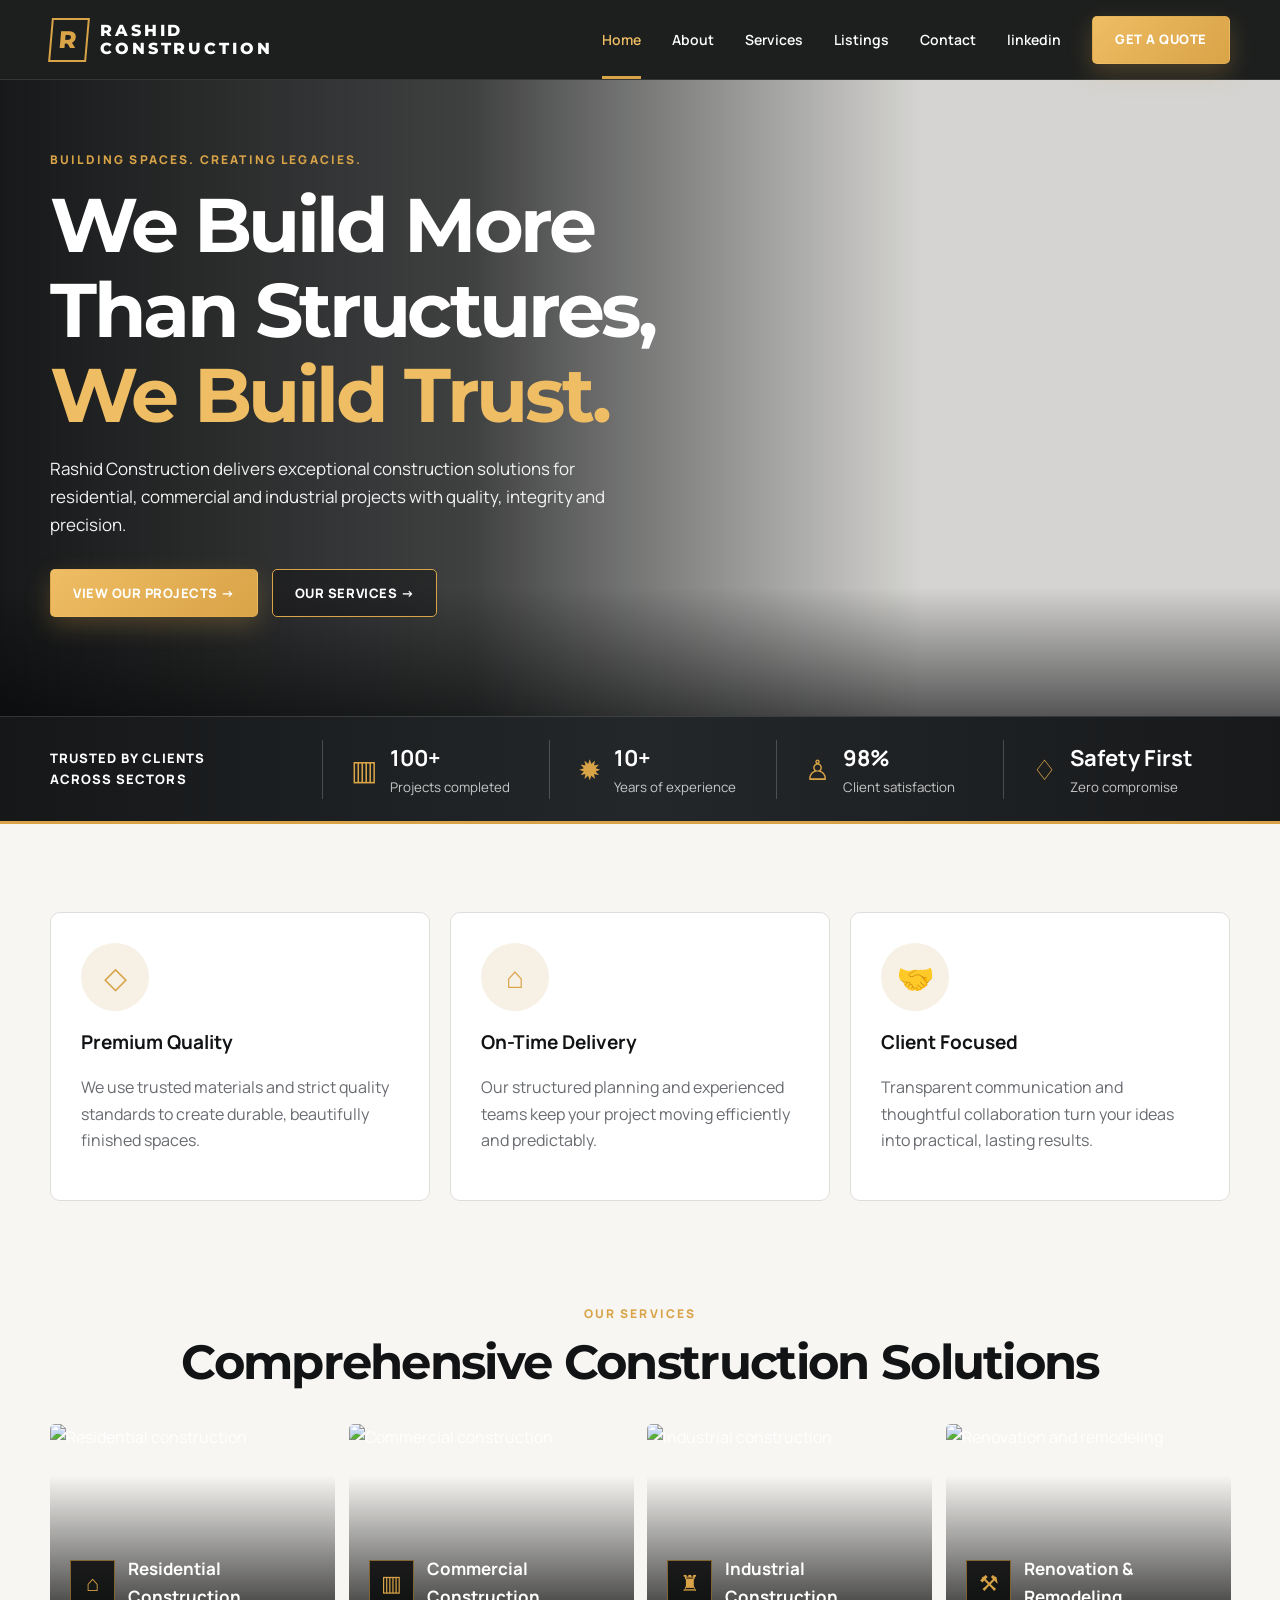
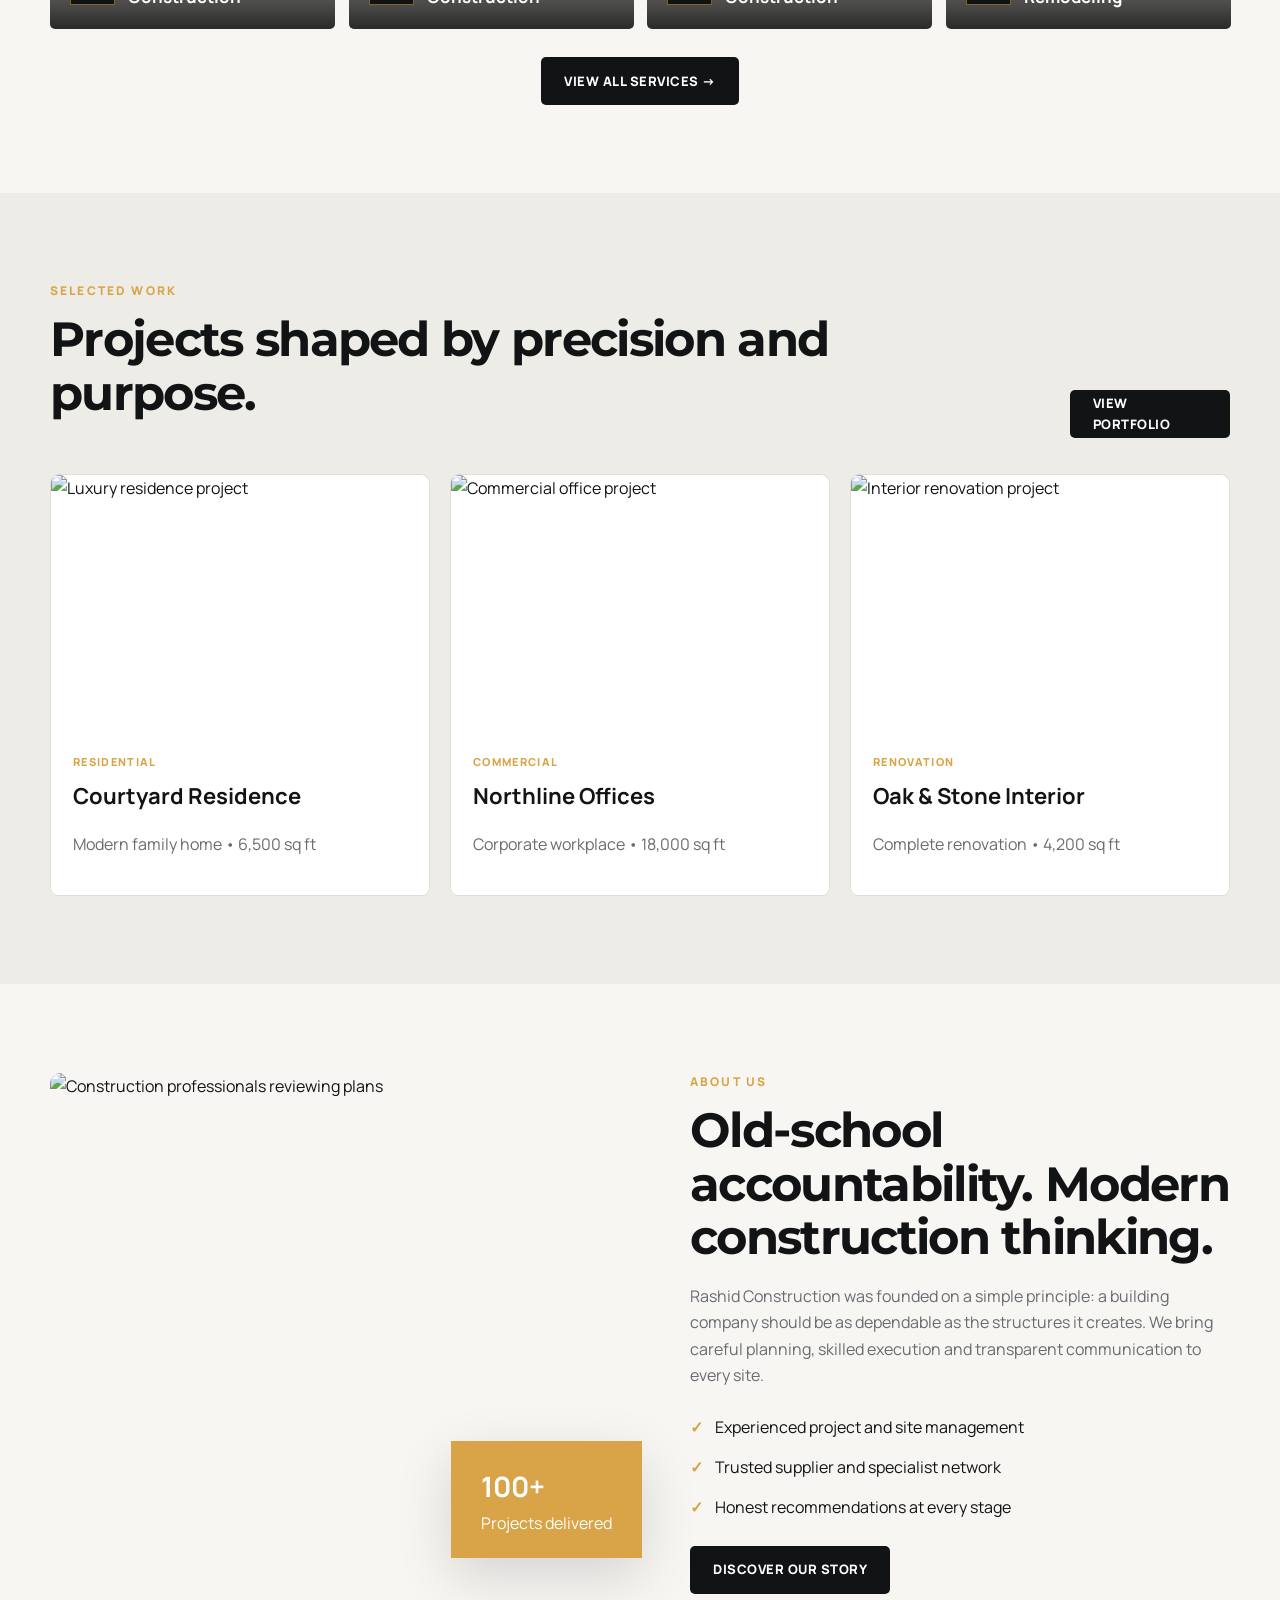
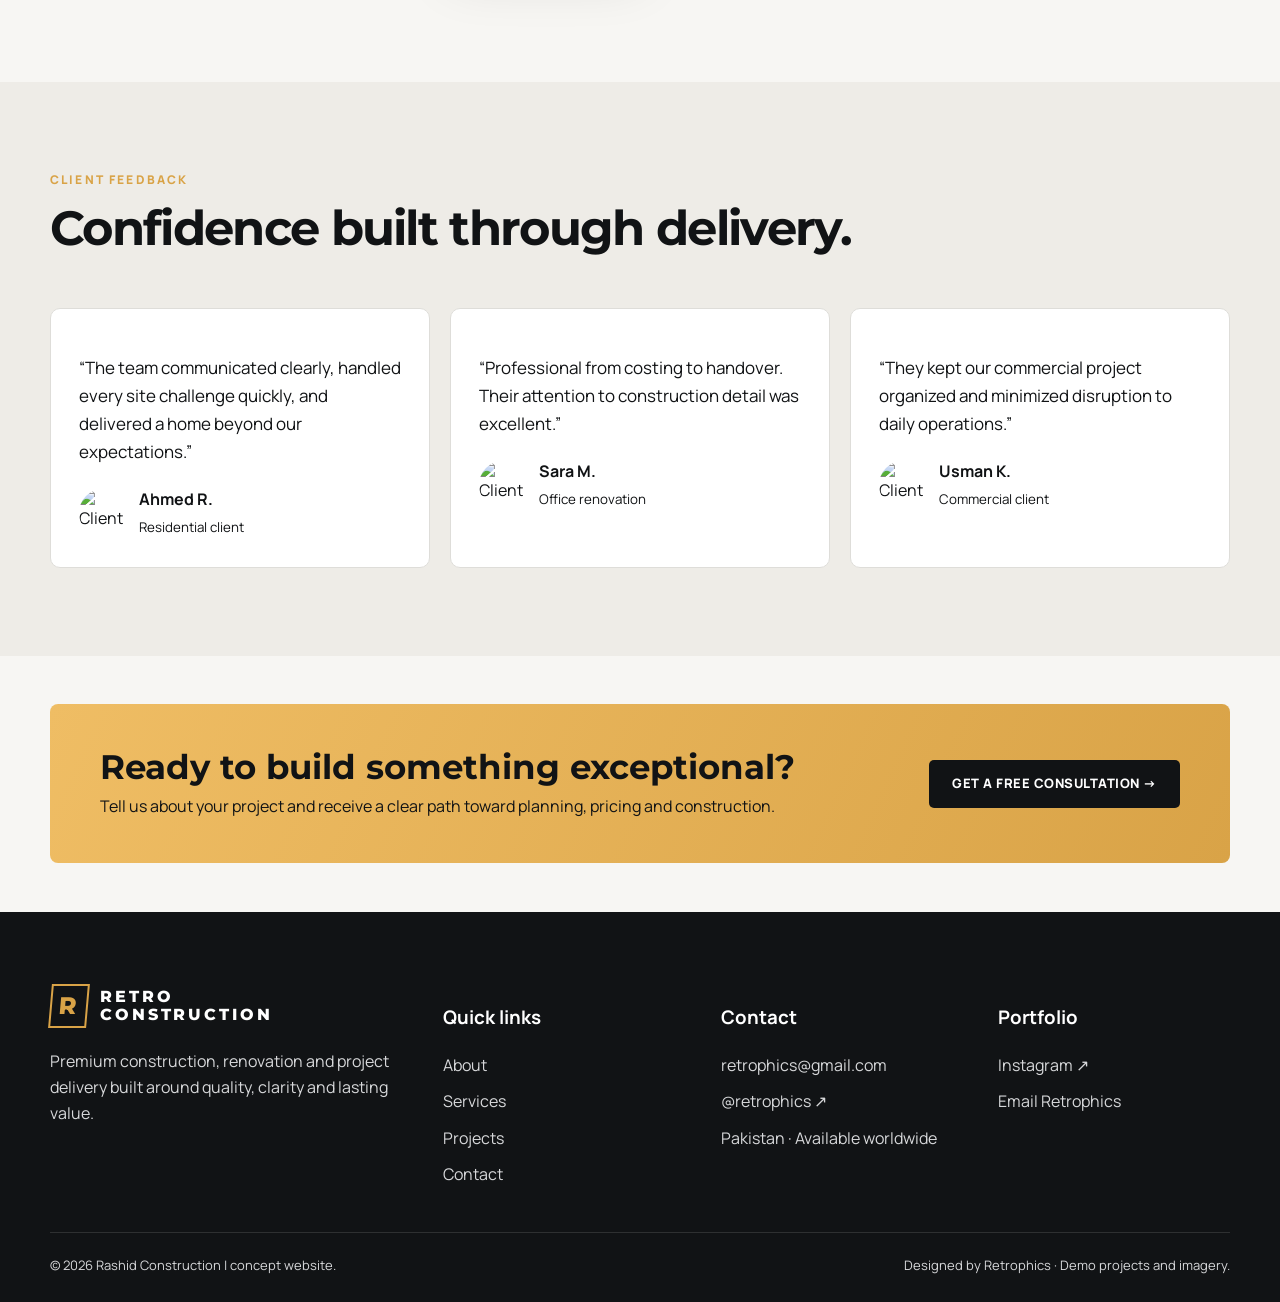
==== commit 097b2891: "change header link" ====
--- a/index.html
+++ b/index.html
@@ -18,8 +18,8 @@
                     class="logo-mark">R</span><span>Rashid<br>Construction</span></a>
             <nav class="nav-links"><a class="active" href="index.html">Home</a><a href="about.html">About</a><a
                     href="services.html">Services</a><a href="projects.html">Listings</a><a
-                    href="contact.html">Contact</a><a href="https://www.instagram.com/retrophics.dev/" target="_blank"
-                    rel="noopener noreferrer">@retrophics</a><a class="btn btn-primary" href="contact.html">Get a
+                    href="contact.html">Contact</a><a href="https://www.linkedin.com/in/azain-rasheed-6409a5327/" target="_blank"
+                    rel="noopener noreferrer">linkedin</a><a class="btn btn-primary" href="contact.html">Get a
                     Quote</a></nav><button class="menu-btn" aria-label="Open navigation"
                 aria-expanded="false">☰</button>
         </div>
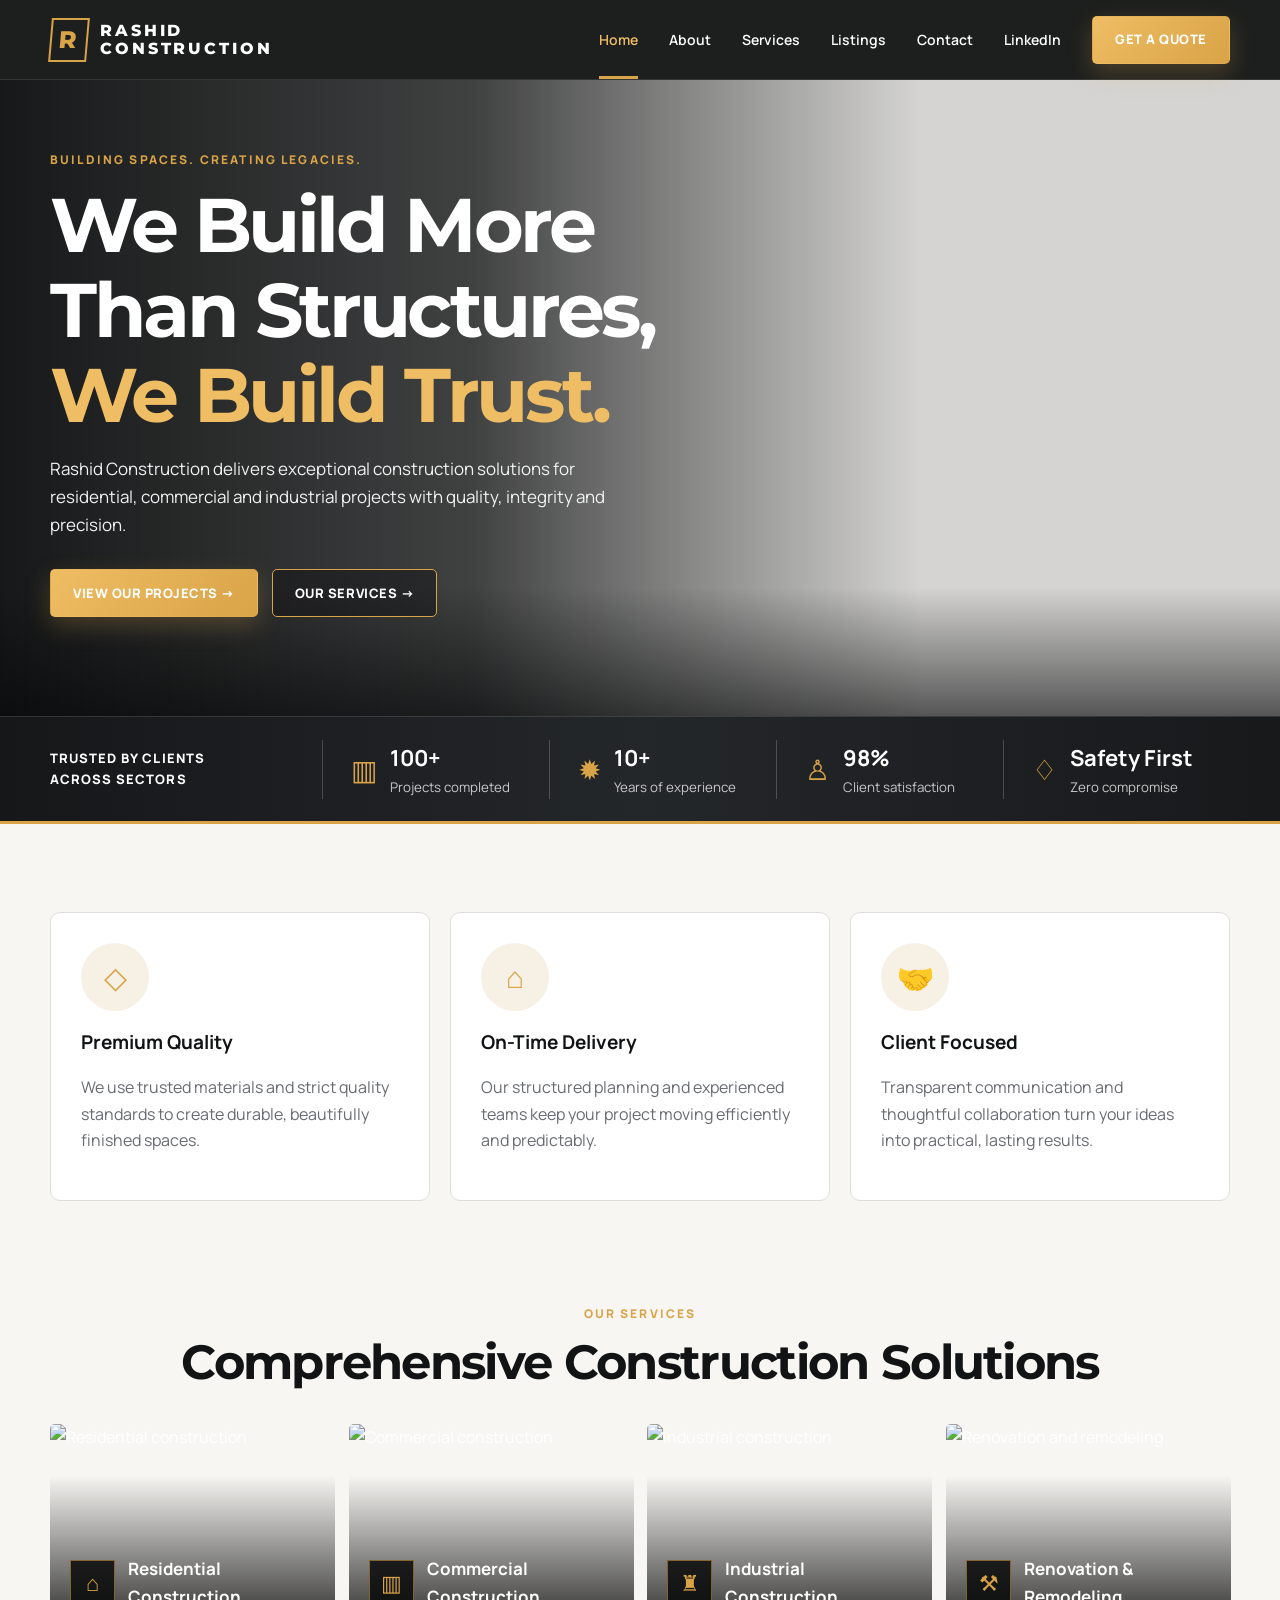
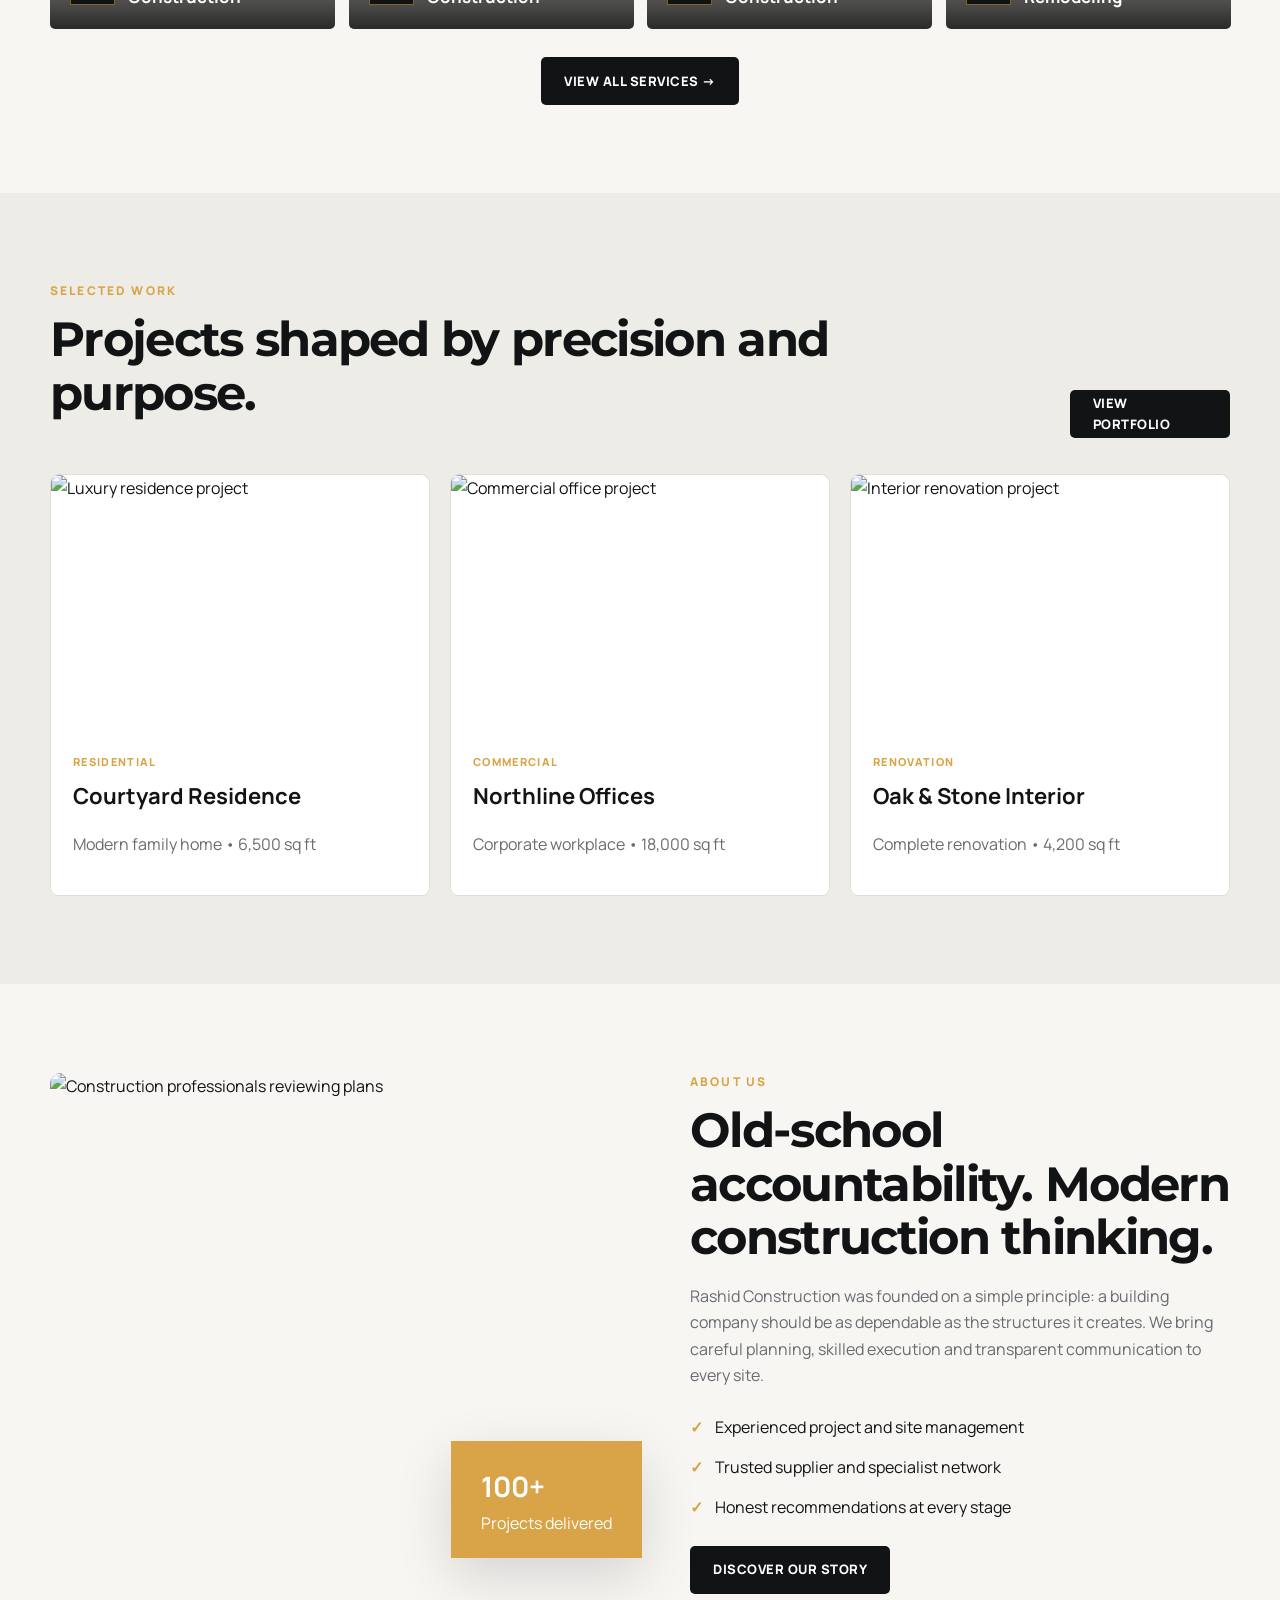
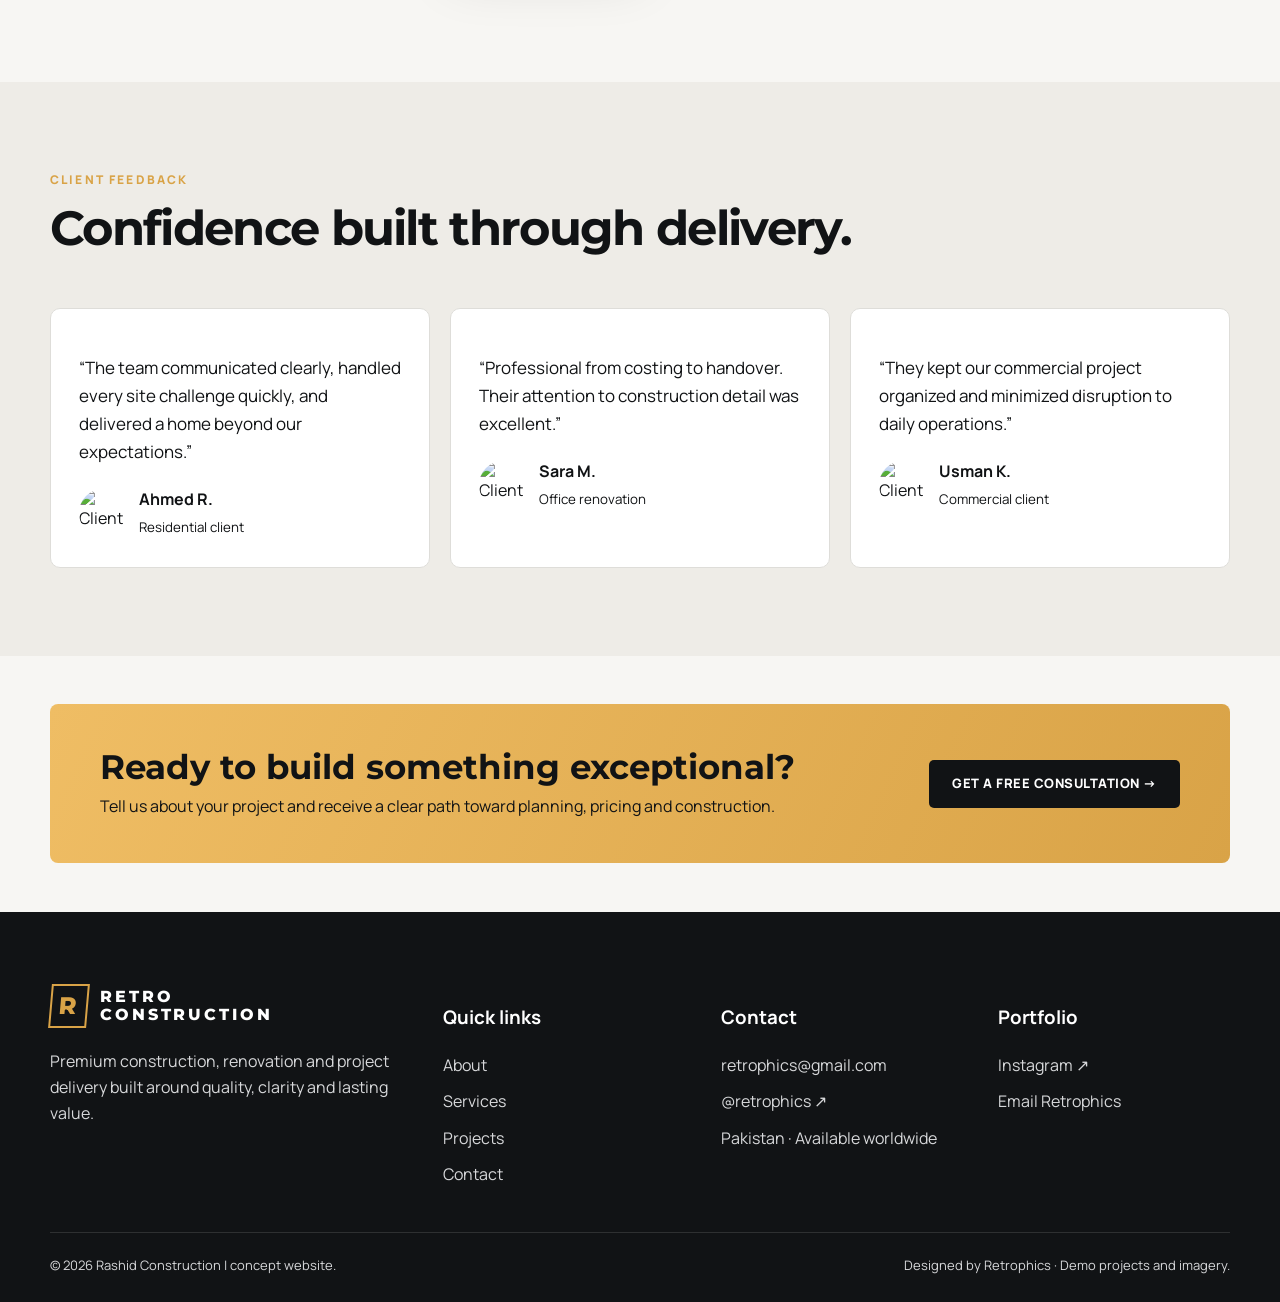
==== commit e693d5fb: "fix casing" ====
--- a/index.html
+++ b/index.html
@@ -19,7 +19,7 @@
             <nav class="nav-links"><a class="active" href="index.html">Home</a><a href="about.html">About</a><a
                     href="services.html">Services</a><a href="projects.html">Listings</a><a
                     href="contact.html">Contact</a><a href="https://www.linkedin.com/in/azain-rasheed-6409a5327/" target="_blank"
-                    rel="noopener noreferrer">linkedin</a><a class="btn btn-primary" href="contact.html">Get a
+                    rel="noopener noreferrer">LinkedIn</a><a class="btn btn-primary" href="contact.html">Get a
                     Quote</a></nav><button class="menu-btn" aria-label="Open navigation"
                 aria-expanded="false">☰</button>
         </div>
